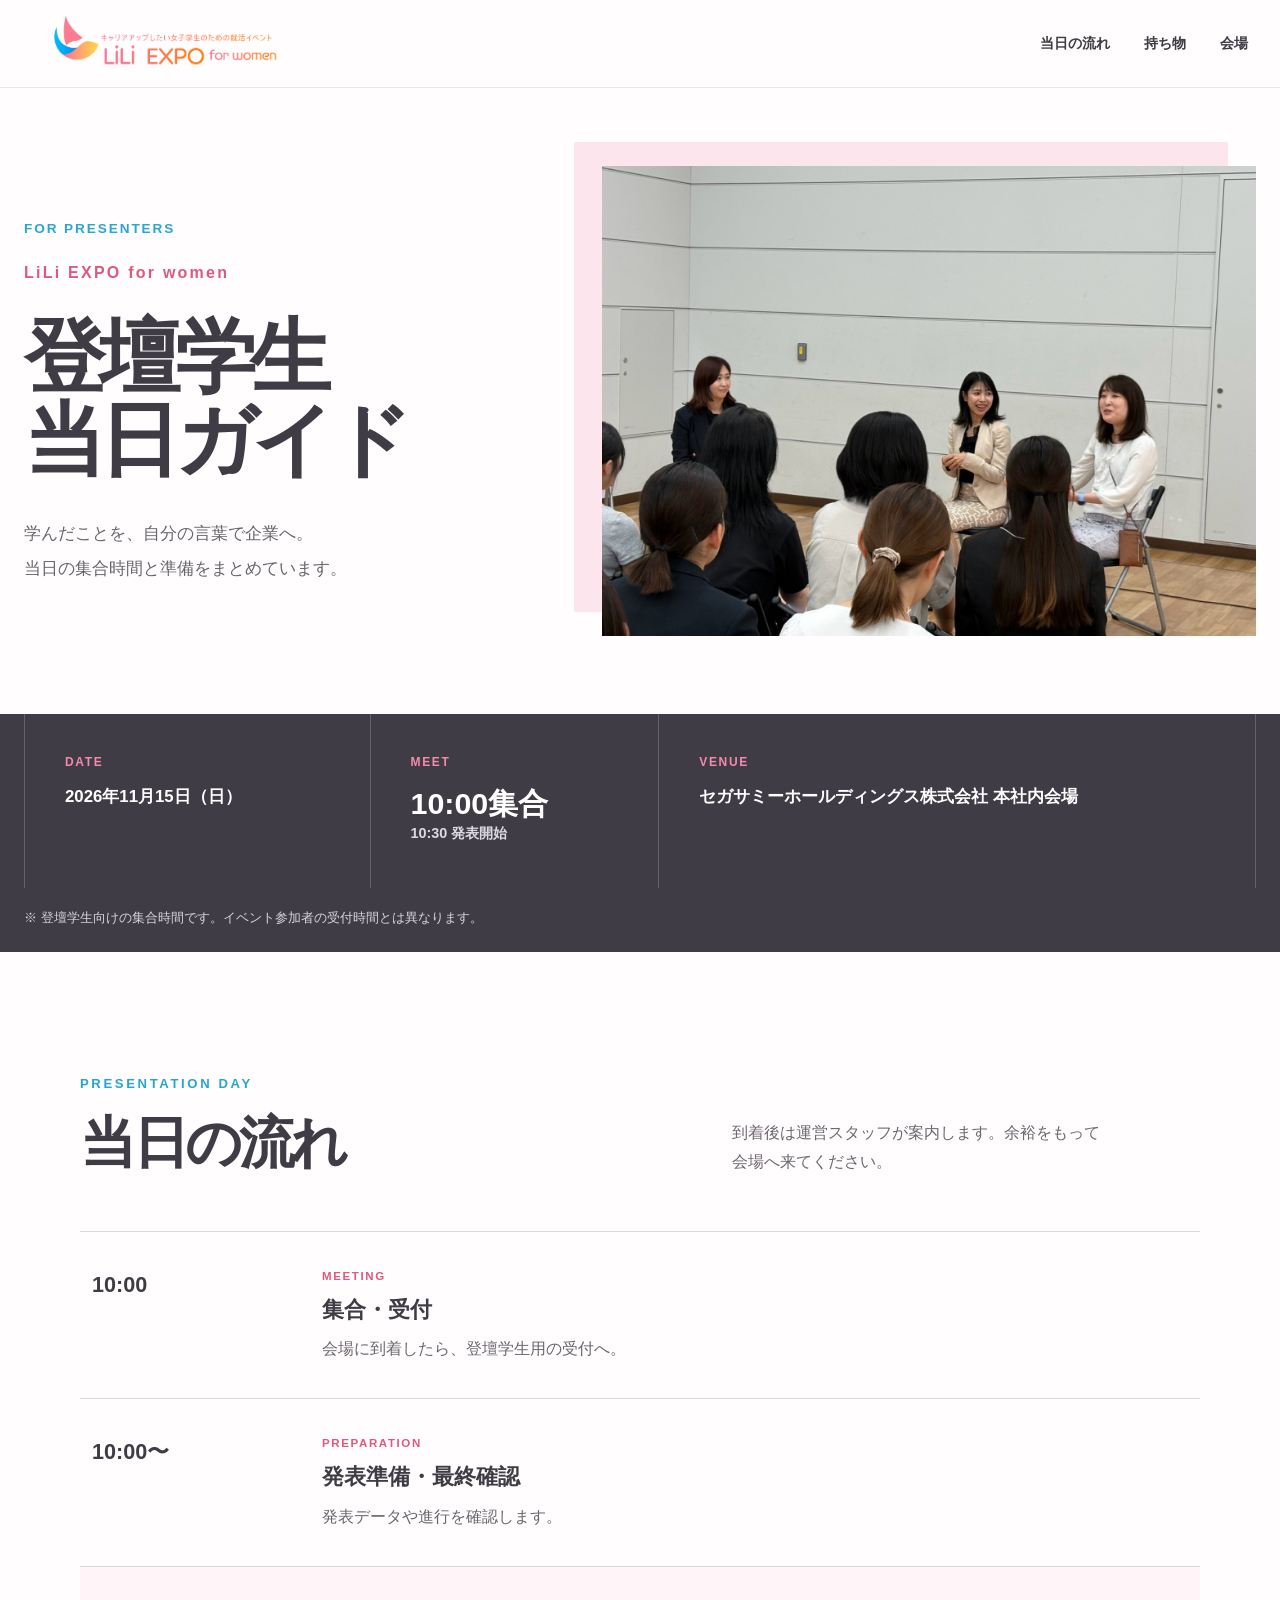
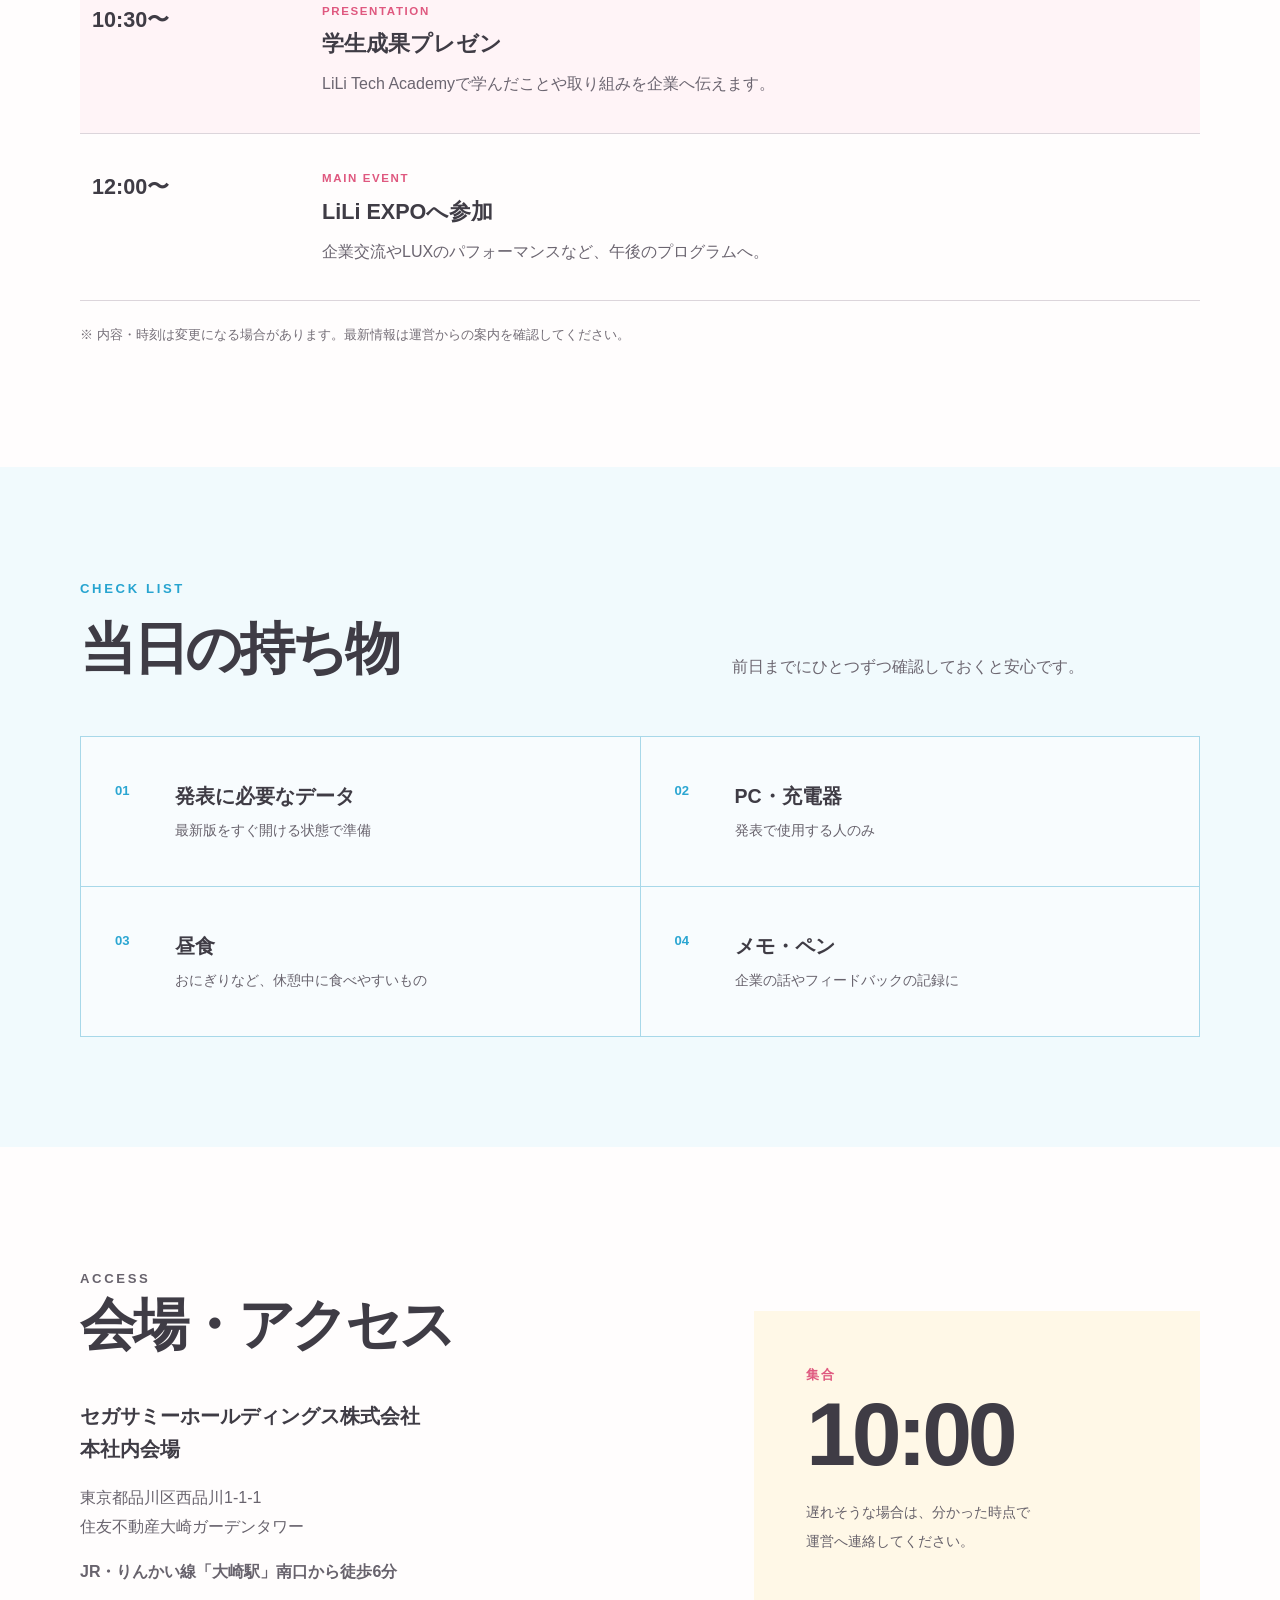
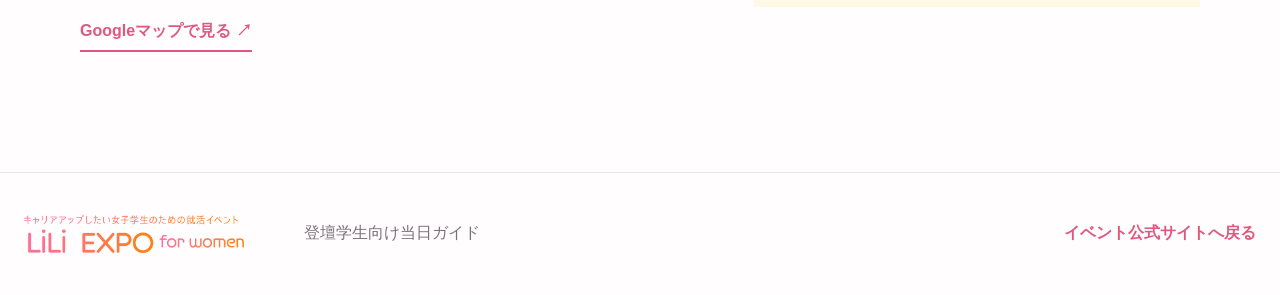
==== presenters.html @ 0f4fe9e8 "Add presenter day guide" ====
<!DOCTYPE html>
<html lang="ja">

<head>
  <meta charset="UTF-8">
  <meta name="viewport" content="width=device-width, initial-scale=1.0">
  <meta name="description" content="2026年11月15日 LiLi EXPO for women 登壇学生向け当日ガイドです。">
  <meta name="robots" content="noindex, nofollow">
  <title>登壇学生 当日ガイド｜LiLi EXPO for women</title>
  <link rel="icon" href="assets/logo_dake.png">
  <link rel="stylesheet" href="css/style.css?v=8">
  <link rel="stylesheet" href="css/presenters.css?v=1">
</head>

<body class="presenter-page">
  <header class="presenter-header">
    <a class="presenter-logo" href="index.html" aria-label="LiLi EXPO公式サイトへ戻る">
      <img src="assets/moziari%20logo.png" alt="LiLi EXPO for women">
    </a>
    <nav aria-label="ページ内メニュー">
      <a href="#schedule">当日の流れ</a>
      <a href="#belongings">持ち物</a>
      <a href="#access">会場</a>
    </nav>
  </header>

  <main>
    <section class="presenter-hero">
      <div class="presenter-hero-copy">
        <p class="presenter-eyebrow">FOR PRESENTERS</p>
        <p class="presenter-event-name">LiLi EXPO for women</p>
        <h1>登壇学生<br>当日ガイド</h1>
        <p class="presenter-lead">学んだことを、自分の言葉で企業へ。<br>当日の集合時間と準備をまとめています。</p>
      </div>
      <figure class="presenter-hero-photo">
        <img src="assets/event-scenes/tech-session.jpg?v=2" alt="笑顔で発表する学生たち">
      </figure>
    </section>

    <section class="presenter-key-info" aria-label="開催情報">
      <dl>
        <div>
          <dt>DATE</dt>
          <dd>2026年11月15日（日）</dd>
        </div>
        <div class="presenter-key-time">
          <dt>MEET</dt>
          <dd><strong>10:00集合</strong><span>10:30 発表開始</span></dd>
        </div>
        <div>
          <dt>VENUE</dt>
          <dd>セガサミーホールディングス株式会社 本社内会場</dd>
        </div>
      </dl>
      <p>※ 登壇学生向けの集合時間です。イベント参加者の受付時間とは異なります。</p>
    </section>

    <section class="presenter-section" id="schedule">
      <div class="presenter-section-heading">
        <div>
          <p class="section-label">PRESENTATION DAY</p>
          <h2>当日の流れ</h2>
        </div>
        <p>到着後は運営スタッフが案内します。余裕をもって会場へ来てください。</p>
      </div>

      <ol class="presenter-timeline">
        <li>
          <time datetime="10:00">10:00</time>
          <div>
            <p class="presenter-step">MEETING</p>
            <h3>集合・受付</h3>
            <p>会場に到着したら、登壇学生用の受付へ。</p>
          </div>
        </li>
        <li>
          <time datetime="10:00">10:00〜</time>
          <div>
            <p class="presenter-step">PREPARATION</p>
            <h3>発表準備・最終確認</h3>
            <p>発表データや進行を確認します。</p>
          </div>
        </li>
        <li class="presenter-timeline-main">
          <time datetime="10:30">10:30〜</time>
          <div>
            <p class="presenter-step">PRESENTATION</p>
            <h3>学生成果プレゼン</h3>
            <p>LiLi Tech Academyで学んだことや取り組みを企業へ伝えます。</p>
          </div>
        </li>
        <li>
          <time datetime="12:00">12:00〜</time>
          <div>
            <p class="presenter-step">MAIN EVENT</p>
            <h3>LiLi EXPOへ参加</h3>
            <p>企業交流やLUXのパフォーマンスなど、午後のプログラムへ。</p>
          </div>
        </li>
      </ol>
      <p class="presenter-note">※ 内容・時刻は変更になる場合があります。最新情報は運営からの案内を確認してください。</p>
    </section>

    <section class="presenter-section presenter-belongings" id="belongings">
      <div class="presenter-section-heading">
        <div>
          <p class="section-label">CHECK LIST</p>
          <h2>当日の持ち物</h2>
        </div>
        <p>前日までにひとつずつ確認しておくと安心です。</p>
      </div>

      <ul class="presenter-check-list">
        <li><span aria-hidden="true">01</span><strong>発表に必要なデータ</strong><small>最新版をすぐ開ける状態で準備</small></li>
        <li><span aria-hidden="true">02</span><strong>PC・充電器</strong><small>発表で使用する人のみ</small></li>
        <li><span aria-hidden="true">03</span><strong>昼食</strong><small>おにぎりなど、休憩中に食べやすいもの</small></li>
        <li><span aria-hidden="true">04</span><strong>メモ・ペン</strong><small>企業の話やフィードバックの記録に</small></li>
      </ul>
    </section>

    <section class="presenter-access" id="access">
      <div>
        <p class="section-label">ACCESS</p>
        <h2>会場・アクセス</h2>
        <h3>セガサミーホールディングス株式会社<br>本社内会場</h3>
        <p>東京都品川区西品川1-1-1<br>住友不動産大崎ガーデンタワー</p>
        <p class="presenter-station">JR・りんかい線「大崎駅」南口から徒歩6分</p>
        <a class="presenter-map-link" href="https://www.google.com/maps/search/?api=1&amp;query=%E4%BD%8F%E5%8F%8B%E4%B8%8D%E5%8B%95%E7%94%A3%E5%A4%A7%E5%B4%8E%E3%82%AC%E3%83%BC%E3%83%87%E3%83%B3%E3%82%BF%E3%83%AF%E3%83%BC" target="_blank" rel="noopener">Googleマップで見る ↗</a>
      </div>
      <div class="presenter-access-time">
        <p>集合</p>
        <strong>10:00</strong>
        <span>遅れそうな場合は、分かった時点で運営へ連絡してください。</span>
      </div>
    </section>
  </main>

  <footer class="presenter-footer">
    <img src="assets/mozi%20dake.png" alt="LiLi EXPO for women">
    <p>登壇学生向け当日ガイド</p>
    <a href="index.html">イベント公式サイトへ戻る</a>
  </footer>
</body>

</html>
---- css/style.css ----
:root {
  --ink: #403e44;
  --ink-soft: #68636d;
  --pink: #f16f91;
  --pink-dark: #d64f73;
  --pink-light: #fff0f4;
  --blue: #27a4d0;
  --blue-light: #edf9fd;
  --yellow: #f1c84d;
  --yellow-light: #fff9dc;
  --orange: #f57a28;
  --purple: #a47dce;
  --line: #efdee4;
  --white: #ffffff;
  --page: #fffdfd;
  --shadow: 0 24px 70px rgb(93 64 77 / 14%);
  --max-width: 1240px;
}


/* ==================== 基本設定 ==================== */

* {
  box-sizing: border-box;
}

html {
  scroll-behavior: smooth;
}

[hidden] {
  display: none !important;
}

body {
  margin: 0;
  overflow-x: hidden;
  background: var(--page);
  color: var(--ink);
  font-family:
    "Hiragino Kaku Gothic ProN",
    "Yu Gothic",
    "Noto Sans JP",
    sans-serif;
  line-height: 1.8;
}

body.menu-open {
  overflow: hidden;
}

img {
  display: block;
  max-width: 100%;
}

a {
  color: inherit;
  text-decoration: none;
}

button,
a {
  -webkit-tap-highlight-color: transparent;
}

button {
  font: inherit;
}

a:focus-visible,
button:focus-visible,
summary:focus-visible {
  outline: 3px solid var(--blue);
  outline-offset: 4px;
}

.nowrap {
  white-space: nowrap;
}

.mobile-break {
  display: none;
}


/* ==================== 共通パーツ ==================== */

.section {
  width: min(calc(100% - 48px), var(--max-width));
  margin: 0 auto;
  padding: 120px 0;
}

.section-label {
  margin: 0 0 14px;
  color: var(--blue);
  font-size: 0.82rem;
  font-weight: 800;
  letter-spacing: 0.2em;
}

.light-label {
  color: var(--white);
}

.section h2 {
  margin: 0;
  font-size: clamp(2.2rem, 4vw, 4.4rem);
  line-height: 1.25;
  letter-spacing: -0.04em;
}

.section-heading {
  display: grid;
  grid-template-columns: minmax(0, 1.1fr) minmax(280px, 0.7fr);
  gap: 80px;
  align-items: end;
  margin-bottom: 56px;
}

.section-heading>p {
  margin: 0;
  color: var(--ink-soft);
  font-size: 1rem;
}

.button {
  display: inline-flex;
  min-height: 58px;
  align-items: center;
  justify-content: center;
  padding: 14px 28px;
  border: 1px solid transparent;
  border-radius: 999px;
  font-weight: 800;
  line-height: 1.4;
  transition:
    transform 0.2s ease,
    box-shadow 0.2s ease,
    background 0.2s ease;
}

.button:hover {
  transform: translateY(-3px);
}

.button-primary {
  background: var(--pink);
  box-shadow: 0 14px 32px rgb(241 111 145 / 28%);
  color: var(--white);
}

.button-primary:hover {
  background: var(--pink-dark);
}

.button-outline {
  border-color: var(--line);
  background: var(--white);
}

.button-outline:hover {
  border-color: var(--pink);
  color: var(--pink-dark);
}

.button-white {
  background: var(--white);
  color: var(--pink-dark);
  box-shadow: 0 14px 35px rgb(84 26 45 / 20%);
}


/* ==================== ヘッダー ==================== */

.site-header {
  position: sticky;
  z-index: 1000;
  top: 0;
  display: flex;
  min-height: 84px;
  align-items: center;
  justify-content: space-between;
  gap: 30px;
  padding: 14px max(28px, calc((100vw - var(--max-width)) / 2));
  border-bottom: 1px solid rgb(239 222 228 / 90%);
  background: rgb(255 253 253 / 92%);
  backdrop-filter: blur(18px);
}

.header-logo {
  display: block;
  flex: 0 0 auto;
  width: clamp(190px, 17vw, 260px);
}

.header-logo img {
  width: 100%;
  height: 54px;
  object-fit: contain;
  object-position: left center;
}

.global-nav {
  display: flex;
  align-items: center;
  gap: clamp(16px, 2vw, 32px);
}

.global-nav>a {
  font-size: 0.9rem;
  font-weight: 700;
  white-space: nowrap;
}

.global-nav>a:not(.nav-entry):hover {
  color: var(--pink-dark);
}

.nav-entry {
  padding: 12px 20px;
  border-radius: 999px;
  background: var(--pink);
  color: var(--white);
}

.menu-button {
  display: none;
  width: 48px;
  height: 48px;
  padding: 12px;
  border: 0;
  border-radius: 50%;
  background: var(--pink-light);
  cursor: pointer;
}

.menu-button span {
  display: block;
  width: 100%;
  height: 2px;
  margin: 5px 0;
  background: var(--ink);
  transition: 0.2s ease;
}


/* ==================== ファーストビュー ==================== */

.hero {
  position: relative;
  display: grid;
  width: min(calc(100% - 48px), 1380px);
  min-height: calc(100vh - 84px);
  margin: 0 auto;
  grid-template-columns: minmax(500px, 1fr) minmax(480px, 1fr);
  gap: clamp(32px, 4vw, 70px);
  align-items: center;
  padding: 80px 0;
}

.hero-copy {
  position: relative;
  z-index: 3;
}

.eyebrow {
  margin: 0 0 26px;
  color: var(--blue);
  font-size: 0.95rem;
  font-weight: 800;
  letter-spacing: 0.23em;
}

.hero-name {
  margin: 0 0 14px;
  font-size: clamp(1.4rem, 2.5vw, 2.2rem);
  font-weight: 900;
  letter-spacing: -0.03em;
}

.hero-name span {
  color: var(--pink);
  font-size: 0.6em;
  font-weight: 600;
}

.hero h1 {
  margin: 0;
  font-size: clamp(3.4rem, 5.2vw, 6.2rem);
  line-height: 1.08;
  letter-spacing: -0.065em;
}

.hero-title-line {
  display: inline-block;
  white-space: nowrap;
}

.hero h1 em {
  color: var(--pink-dark);
  font-style: normal;
}

.hero-description {
  max-width: 650px;
  margin: 38px 0 0;
  color: var(--ink-soft);
  font-size: clamp(1rem, 1.35vw, 1.25rem);
  line-height: 2;
}

.hero-actions {
  display: flex;
  flex-wrap: wrap;
  gap: 14px;
  margin-top: 38px;
}

.capacity-label {
  display: inline-block;
  margin: 24px 0 0;
  padding: 7px 16px;
  border-radius: 999px;
  background: var(--yellow-light);
  color: #805d00;
  font-weight: 900;
}

.hero-highlights {
  display: flex;
  flex-wrap: wrap;
  gap: 10px;
  margin: 15px 0 0;
  padding: 0;
  list-style: none;
}

.hero-highlights li {
  padding: 7px 13px;
  border: 1px solid #bce6f3;
  border-radius: 999px;
  background: var(--white);
  color: #1589b3;
  font-size: 0.86rem;
  font-weight: 800;
}

.hero-visual {
  position: relative;
  display: flex;
  min-width: 0;
  min-height: 700px;
  align-items: center;
  justify-content: center;
}

.hero-card {
  position: relative;
  z-index: 2;
  display: flex;
  width: min(100%, 660px);
  min-height: 650px;
  flex-direction: column;
  align-items: center;
  justify-content: space-between;
  padding: 52px 50px;
  overflow: hidden;
  border-radius: 42% 42% 35% 35% / 26% 26% 20% 20%;
  background:
    linear-gradient(145deg,
      rgb(255 255 255 / 96%),
      rgb(255 255 255 / 86%));
  box-shadow: var(--shadow);
  transform: rotate(1.5deg);
}

.hero-card-top,
.hero-card-bottom {
  position: relative;
  z-index: 2;
  margin: 0;
  font-size: 0.84rem;
  font-weight: 900;
  letter-spacing: 0.26em;
}

.hero-card-top {
  color: var(--blue);
}

.hero-card-bottom {
  color: var(--purple);
}

.hero-card-brand {
  position: relative;
  z-index: 2;
  display: flex;
  width: 100%;
  flex-direction: column;
  align-items: center;
  justify-content: center;
  gap: 32px;
  transform: rotate(-1.5deg);
}

.hero-card-mark {
  width: clamp(105px, 11vw, 155px);
  height: auto;
  object-fit: contain;
}

.hero-card-wordmark {
  width: min(92%, 520px);
  height: auto;
  object-fit: contain;
}

.orb {
  position: absolute;
  z-index: 1;
  border-radius: 50%;
  filter: blur(3px);
}

.orb-pink {
  top: 5%;
  right: -14%;
  width: 310px;
  height: 310px;
  background: rgb(255 181 204 / 78%);
}

.orb-blue {
  bottom: 3%;
  left: -16%;
  width: 390px;
  height: 390px;
  background: rgb(166 224 244 / 80%);
}

.orb-yellow {
  bottom: 23%;
  left: -19%;
  width: 190px;
  height: 190px;
  background: rgb(249 224 139 / 72%);
}

.spark {
  position: absolute;
  z-index: 3;
  font-size: 3rem;
}

.spark-left {
  top: 22%;
  left: -2%;
  color: var(--purple);
}

.spark-right {
  right: 1%;
  bottom: 15%;
  color: var(--pink);
}


/* ==================== 開催情報 ==================== */

.event-information {
  display: grid;
  border-top: 1px solid var(--line);
  border-bottom: 1px solid var(--line);
  grid-template-columns: repeat(3, 1fr);
}

.event-information>div {
  display: flex;
  min-height: 150px;
  flex-direction: column;
  align-items: center;
  justify-content: center;
  padding: 24px;
  text-align: center;
}

.event-information>div+div {
  border-left: 1px solid var(--line);
}

.event-information span {
  color: var(--blue);
  font-size: 0.77rem;
  font-weight: 900;
  letter-spacing: 0.22em;
}

.event-information strong {
  margin-top: 8px;
  font-size: clamp(1.05rem, 2vw, 1.5rem);
}


/* ==================== 参加案内 ==================== */

.limited-section {
  display: grid;
  width: min(calc(100% - 48px), var(--max-width));
  margin: 110px auto 0;
  grid-template-columns: 320px 1fr;
  gap: 70px;
  align-items: center;
  padding: 60px;
  border: 1px solid #f6d4df;
  border-radius: 42px;
  background:
    linear-gradient(135deg,
      var(--pink-light),
      var(--white) 60%,
      var(--yellow-light));
}

.limited-number {
  display: flex;
  min-height: 260px;
  flex-direction: column;
  align-items: center;
  justify-content: center;
  border-radius: 50%;
  background: var(--white);
  box-shadow: 0 20px 50px rgb(142 78 98 / 12%);
}

.limited-number span {
  color: var(--blue);
  font-size: 0.8rem;
  font-weight: 900;
  letter-spacing: 0.22em;
}

.limited-number strong {
  color: var(--pink-dark);
  font-size: 6.5rem;
  line-height: 1;
}

.limited-number small {
  font-size: 1.05rem;
  font-weight: 900;
}

.limited-copy>p:first-child {
  margin: 0 0 14px;
  color: var(--pink-dark);
  font-weight: 900;
}

.limited-copy h2 {
  margin: 0;
  font-size: clamp(2rem, 3.5vw, 3.8rem);
  line-height: 1.35;
}

.limited-copy>p:last-child {
  max-width: 680px;
  margin: 25px 0 0;
  color: var(--ink-soft);
}


/* ==================== 友達紹介 ==================== */

.campaign-section {
  display: grid;
  width: min(calc(100% - 48px), var(--max-width));
  margin: 80px auto 0;
  grid-template-columns: 1fr 0.75fr;
  gap: 60px;
  align-items: center;
  padding: 55px 65px;
  border-radius: 36px;
  background:
    linear-gradient(135deg,
      var(--pink-dark),
      var(--pink),
      #ff9379);
  color: var(--white);
  box-shadow: var(--shadow);
}

.campaign-section h2 {
  margin: 0;
  font-size: clamp(1.8rem, 3.5vw, 3.6rem);
  line-height: 1.35;
}

.campaign-section>p {
  margin: 0;
  padding: 22px;
  border: 1px solid rgb(255 255 255 / 36%);
  border-radius: 20px;
  background: rgb(255 255 255 / 12%);
}


/* ==================== LiLi EXPOとは ==================== */

.about-section {
  display: grid;
  grid-template-columns: 0.8fr 1.2fr;
  gap: 90px;
}

.about-copy p {
  margin: 0 0 24px;
  color: var(--ink-soft);
}

.about-copy .about-lead {
  color: var(--ink);
  font-size: clamp(1.35rem, 2.3vw, 2.15rem);
  font-weight: 900;
  line-height: 1.7;
}

.target-box {
  margin-top: 36px;
  padding: 25px 28px;
  border-left: 5px solid var(--blue);
  border-radius: 0 20px 20px 0;
  background: var(--blue-light);
}

.target-box span {
  color: var(--blue);
  font-size: 0.78rem;
  font-weight: 900;
  letter-spacing: 0.2em;
}

.target-box p {
  margin: 8px 0 0;
  color: var(--ink);
  font-weight: 800;
}

.value-grid {
  display: grid;
  grid-column: 1 / -1;
  grid-template-columns: repeat(3, 1fr);
  gap: 22px;
  margin-top: 25px;
}

.value-card {
  min-height: 320px;
  padding: 38px;
  border: 1px solid var(--line);
  border-radius: 30px;
}

.value-card>span {
  font-size: 0.74rem;
  font-weight: 900;
  letter-spacing: 0.15em;
}

.value-card h3 {
  margin: 75px 0 14px;
  font-size: 1.55rem;
  line-height: 1.5;
}

.value-card p {
  margin: 0;
  color: var(--ink-soft);
}

.value-pink {
  background: var(--pink-light);
}

.value-pink>span {
  color: var(--pink-dark);
}

.value-blue {
  background: var(--blue-light);
}

.value-blue>span {
  color: var(--blue);
}

.value-yellow {
  background: var(--yellow-light);
}

.value-yellow>span {
  color: #9a7600;
}


/* ==================== 3つの体験 ==================== */

.experience-section {
  width: 100%;
  max-width: none;
  padding-right: max(24px, calc((100vw - var(--max-width)) / 2));
  padding-left: max(24px, calc((100vw - var(--max-width)) / 2));
  background: #fff8fa;
}

.experience-grid {
  display: grid;
  grid-template-columns: repeat(3, 1fr);
  gap: 22px;
}

.experience-card {
  position: relative;
  min-height: 520px;
  padding: 45px 38px;
  overflow: hidden;
  border: 1px solid var(--line);
  border-radius: 34px;
  background: var(--white);
}

.experience-number {
  position: absolute;
  top: 14px;
  right: 24px;
  color: rgb(64 62 68 / 8%);
  font-size: 7rem;
  font-weight: 900;
  line-height: 1;
}

.experience-english {
  position: relative;
  z-index: 1;
  margin: 0;
  color: var(--blue);
  font-size: 0.7rem;
  font-weight: 900;
  letter-spacing: 0.12em;
}

.experience-card h3 {
  position: relative;
  z-index: 1;
  margin: 90px 0 24px;
  font-size: clamp(1.75rem, 2.6vw, 3rem);
  line-height: 1.35;
  letter-spacing: -0.04em;
  white-space: nowrap;
  word-break: keep-all;
}

.experience-card>p:not(.experience-english) {
  position: relative;
  z-index: 1;
  color: var(--ink-soft);
}

.experience-card ul {
  position: relative;
  z-index: 1;
  margin: 30px 0 0;
  padding: 0;
  list-style: none;
}

.experience-card li {
  padding: 10px 0;
  border-top: 1px solid rgb(64 62 68 / 10%);
  font-weight: 700;
}

.experience-card li::before {
  margin-right: 9px;
  color: var(--pink);
  content: "●";
  font-size: 0.55rem;
}

.experience-pink {
  background: var(--pink-light);
}

.experience-blue {
  background: var(--blue-light);
}

.experience-yellow {
  background: var(--yellow-light);
}


/* ==================== 聞いてOK ==================== */

.talk-section {
  display: grid;
  grid-template-columns: 0.75fr 1.25fr;
  gap: 90px;
}

.talk-title h2 {
  color: var(--ink);
}

.talk-title h2 .nowrap {
  color: var(--pink-dark);
}

.talk-title>p:last-child {
  margin: 30px 0 0;
  color: var(--ink-soft);
}

.question-grid {
  display: grid;
  grid-template-columns: repeat(2, 1fr);
  gap: 16px;
}

.question-grid p {
  display: flex;
  min-height: 145px;
  align-items: center;
  margin: 0;
  padding: 27px;
  border: 1px solid var(--line);
  border-radius: 25px;
  background: var(--white);
  font-size: 1.05rem;
  font-weight: 800;
  box-shadow: 0 15px 35px rgb(91 61 74 / 7%);
}

.question-grid p::before {
  margin-right: 15px;
  color: var(--pink);
  content: "Q";
  font-size: 1.7rem;
  font-weight: 900;
}


/* ==================== 話せる人 ==================== */

.people-section {
  width: 100%;
  max-width: none;
  padding-right: max(24px, calc((100vw - var(--max-width)) / 2));
  padding-left: max(24px, calc((100vw - var(--max-width)) / 2));
  background:
    linear-gradient(150deg,
      var(--blue-light),
      var(--white));
}

.speaker-grid {
  display: grid;
  grid-template-columns: repeat(3, 1fr);
  gap: 24px;
}

.profile-note {
  margin: -20px 0 32px;
  padding: 13px 18px;
  border-radius: 14px;
  background: rgb(255 255 255 / 72%);
  color: var(--ink-soft);
  font-size: 0.78rem;
}

.speaker-card {
  display: flex;
  min-height: 500px;
  flex-direction: column;
  overflow: hidden;
  border: 1px solid #cfeaf3;
  border-radius: 30px;
  background: var(--white);
}

.speaker-symbol {
  display: grid;
  width: 82px;
  height: 82px;
  align-items: center;
  justify-content: center;
  margin: 30px 30px 0;
  border-radius: 50%;
  background:
    linear-gradient(145deg,
      var(--pink-light),
      var(--blue-light));
  color: var(--pink-dark);
  font-size: 2.2rem;
  font-weight: 900;
}

.speaker-body {
  padding: 22px 30px 32px;
}

.speaker-type {
  margin: 0;
  color: var(--blue);
  font-size: 0.72rem;
  font-weight: 900;
  letter-spacing: 0.15em;
}

.speaker-body h3 {
  margin: 10px 0 4px;
  font-size: 1.65rem;
  line-height: 1.45;
}

.speaker-role,
.speaker-description,
.speaker-talk {
  margin: 0;
  color: var(--ink-soft);
}

.speaker-role {
  font-size: 0.78rem;
  font-weight: 800;
}

.career-path {
  display: grid;
  gap: 0;
  margin: 24px 0;
  padding: 0;
  list-style: none;
}

.career-path li {
  position: relative;
  display: grid;
  min-height: 43px;
  grid-template-columns: 32px 1fr;
  gap: 10px;
  align-items: center;
}

.career-path li:not(:last-child)::after {
  position: absolute;
  bottom: -5px;
  left: 14px;
  width: 1px;
  height: 15px;
  background: #e0cbd2;
  content: "";
}

.career-path span {
  display: grid;
  width: 29px;
  height: 29px;
  place-items: center;
  border-radius: 50%;
  background: var(--pink-light);
  color: var(--pink-dark);
  font-size: 0.68rem;
  font-weight: 900;
}

.career-path strong {
  font-size: 0.82rem;
}

.speaker-description,
.speaker-talk {
  margin-top: 14px;
  font-size: 0.82rem;
  line-height: 1.8;
}

.speaker-description strong,
.speaker-talk strong {
  display: block;
  margin-bottom: 4px;
  color: var(--ink);
  font-size: 0.74rem;
}


/* ==================== 参加企業 ==================== */

.company-grid {
  display: grid;
  grid-template-columns: repeat(3, 1fr);
  gap: 18px;
}

.companies-introduction {
  max-width: 600px;
}

.company-card {
  display: flex;
  min-height: 255px;
  flex-direction: column;
  padding: 30px;
  border: 1px solid var(--line);
  border-radius: 26px;
  background: var(--white);
  transition:
    transform 0.2s ease,
    box-shadow 0.2s ease;
}

.company-card:hover {
  transform: translateY(-5px);
  box-shadow: 0 18px 40px rgb(92 61 74 / 10%);
}

.company-meta {
  display: flex;
  align-items: center;
  justify-content: space-between;
  gap: 12px;
}

.booth-label,
.industry-label {
  font-size: 0.72rem;
  font-weight: 900;
}

.booth-label {
  color: var(--pink-dark);
}

.industry-label {
  padding: 5px 9px;
  border-radius: 999px;
  background: var(--blue-light);
  color: var(--blue);
}

.company-card h3 {
  margin: 52px 0 12px;
  font-size: 1.25rem;
  line-height: 1.55;
}

.company-link:hover {
  color: var(--pink-dark);
}

.company-card p {
  margin: auto 0 0;
  color: var(--ink-soft);
  font-size: 0.9rem;
}

.company-point span {
  display: block;
  margin-bottom: 5px;
  color: var(--ink);
  font-size: 0.72rem;
  font-weight: 900;
}


/* ==================== イベントチラシ ==================== */

.flyer-section {
  width: 100%;
  max-width: none;
  padding-right: max(24px, calc((100vw - var(--max-width)) / 2));
  padding-left: max(24px, calc((100vw - var(--max-width)) / 2));
  background:
    linear-gradient(140deg,
      var(--pink-light),
      var(--white) 55%,
      var(--blue-light));
}

.flyer-heading {
  display: grid;
  grid-template-columns: minmax(0, 1.1fr) minmax(300px, 0.9fr);
  gap: 70px;
  align-items: end;
  margin-bottom: 52px;
}

.flyer-copy h2 {
  margin-bottom: 0;
}

.flyer-description>p {
  margin: 0 0 24px;
  color: var(--ink-soft);
}

.flyer-grid {
  display: grid;
  grid-template-columns: repeat(2, minmax(0, 1fr));
  gap: 28px;
}

.flyer-grid-single {
  grid-template-columns: minmax(0, 680px);
  justify-content: center;
}

.flyer-side {
  padding: 24px;
  border: 1px solid rgb(211 151 167 / 28%);
  border-radius: 30px;
  background: rgb(255 255 255 / 62%);
}

.flyer-side-label {
  display: flex;
  align-items: center;
  justify-content: space-between;
  margin-bottom: 18px;
}

.flyer-side-label span {
  color: var(--pink-dark);
  font-size: 0.72rem;
  font-weight: 900;
  letter-spacing: 0.18em;
}

.flyer-side-label strong {
  font-size: 1rem;
}

.flyer-preview {
  display: grid;
  place-items: center;
}

.flyer-preview>img {
  display: block;
  width: 100%;
  height: auto;
  border-radius: 20px;
  box-shadow: 0 28px 70px rgb(77 65 72 / 18%);
}

.lux-program-cell {
  display: grid;
  grid-template-columns: minmax(0, 1fr) 280px;
  align-items: center;
  gap: 24px;
}

.lux-program-copy {
  min-width: 0;
}

.lux-program-copy > span,
.lux-program-copy > strong,
.lux-program-copy > small {
  display: block;
}

.lux-program-media {
  position: relative;
  overflow: hidden;
  width: 280px;
  margin: 0;
  border-radius: 18px;
  background: #111c35;
}

.lux-team-photo {
  display: block;
  width: 100%;
  aspect-ratio: 4 / 3;
  object-fit: cover;
  object-position: center 68%;
}

.lux-program-logo {
  position: absolute;
  right: 10px;
  bottom: 10px;
  display: block;
  width: 86px;
  height: 54px;
  padding: 5px;
  object-fit: contain;
  border-radius: 8px;
  background: #fff;
}

.flyer-placeholder {
  display: flex;
  width: 100%;
  aspect-ratio: 0.707;
  flex-direction: column;
  align-items: center;
  justify-content: center;
  padding: 38px;
  border: 1px dashed #d991a2;
  border-radius: 22px;
  background:
    repeating-linear-gradient(-45deg,
      rgb(255 255 255 / 75%) 0 14px,
      rgb(255 240 245 / 75%) 14px 28px);
  text-align: center;
}

.flyer-placeholder span {
  color: var(--pink-dark);
  font-size: 0.72rem;
  font-weight: 900;
  letter-spacing: 0.22em;
}

.flyer-placeholder strong {
  margin: 20px 0 10px;
  font-size: clamp(1.8rem, 3vw, 2.7rem);
}

.flyer-placeholder p {
  color: var(--ink-soft);
}

.flyer-status {
  display: inline-flex;
  padding: 12px 17px;
  border-radius: 999px;
  background: var(--white);
  color: var(--pink-dark);
  font-size: 0.8rem;
  font-weight: 900;
  box-shadow: 0 10px 25px rgb(92 61 74 / 8%);
}

.flyer-link {
  margin-top: 10px;
}


/* ==================== 過去イベント写真 ==================== */

.event-scenes-section {
  overflow: hidden;
  padding: clamp(74px, 9vw, 130px) 0;
  background: var(--white);
}

.event-scenes-heading {
  width: min(var(--max-width), calc(100% - 48px));
  margin: 0 auto 38px;
}

.event-scenes-heading-row {
  display: flex;
  gap: 48px;
  align-items: end;
  justify-content: space-between;
}

.event-scenes-heading h2 {
  margin: 10px 0 0;
  font-size: clamp(2.35rem, 4.8vw, 4.8rem);
  line-height: 1.08;
  letter-spacing: -.055em;
}

.event-scenes-heading-row > p {
  max-width: 470px;
  margin: 0 0 8px;
  color: var(--ink-soft);
  line-height: 1.9;
}

.event-scenes-track {
  display: grid;
  grid-auto-columns: min(620px, 62vw);
  grid-auto-flow: column;
  gap: 18px;
  overflow-x: auto;
  padding: 0 max(24px, calc((100vw - var(--max-width)) / 2)) 16px;
  scroll-padding-left: max(24px, calc((100vw - var(--max-width)) / 2));
  scroll-snap-type: x proximity;
  scrollbar-color: var(--pink) #f3edf0;
  scrollbar-width: thin;
}

.event-scenes-track:focus-visible {
  outline: 3px solid rgba(46, 171, 217, .4);
  outline-offset: -3px;
}

.event-scene {
  aspect-ratio: 4 / 3;
  margin: 0;
  overflow: hidden;
  border-radius: 12px;
  background: #f5f2f3;
  scroll-snap-align: start;
}

.event-scene img {
  width: 100%;
  height: 100%;
  object-fit: cover;
}

.event-scenes-hint {
  width: min(var(--max-width), calc(100% - 48px));
  margin: 12px auto 0;
  color: var(--pink-dark);
  font-size: .78rem;
  font-weight: 800;
  letter-spacing: .06em;
  text-align: right;
}

@media (max-width: 760px) {
  .event-scenes-heading {
    width: calc(100% - 40px);
    margin-bottom: 26px;
  }

  .event-scenes-heading-row {
    display: block;
  }

  .event-scenes-heading h2 {
    font-size: clamp(2.2rem, 11vw, 3.2rem);
  }

  .event-scenes-heading-row > p {
    margin-top: 22px;
    line-height: 1.8;
  }

  .event-scenes-heading-row br {
    display: none;
  }

  .event-scenes-track {
    grid-auto-columns: 84vw;
    gap: 12px;
    padding-right: 20px;
    padding-left: 20px;
    scroll-padding-left: 20px;
  }

  .event-scenes-hint {
    width: calc(100% - 40px);
  }
}


/* ==================== スケジュール ==================== */

.schedule-section {
  width: 100%;
  max-width: none;
  padding-right: max(24px, calc((100vw - var(--max-width)) / 2));
  padding-left: max(24px, calc((100vw - var(--max-width)) / 2));
  background: #fff9ef;
}

.program-card {
  display: grid;
  grid-template-columns: 0.75fr 1.25fr;
  gap: 55px;
  margin-top: 22px;
  padding: 45px;
  border: 1px solid #f1dfb1;
  border-radius: 28px;
  background: var(--white);
}

.main-program {
  background:
    linear-gradient(135deg,
      var(--pink-light),
      var(--white));
}

.program-label {
  margin: 0;
  color: var(--blue);
  font-size: 0.72rem;
  font-weight: 900;
  letter-spacing: 0.15em;
}

.program-card h3 {
  margin: 12px 0;
  font-size: 2rem;
}

.program-card p {
  color: var(--ink-soft);
}

.program-card ul {
  margin: 0;
  padding: 0;
  list-style: none;
}

.program-card li {
  padding: 13px 0;
  border-bottom: 1px solid var(--line);
  font-weight: 700;
}

.program-card li::before {
  margin-right: 10px;
  color: var(--pink);
  content: "✓";
}

.seminar-list,
.roundtable-list {
  display: grid;
  gap: 12px;
}

.seminar-item,
.roundtable-item {
  display: grid;
  grid-template-columns: 120px 1fr;
  gap: 18px;
  padding: 20px;
  border-radius: 18px;
  background: #faf8f8;
}

.seminar-item time,
.roundtable-item span {
  color: var(--pink-dark);
  font-size: 0.82rem;
  font-weight: 900;
}

.seminar-item strong,
.roundtable-item strong {
  display: block;
}

.seminar-item small {
  display: block;
  margin-top: 4px;
  color: var(--ink-soft);
}



/* ==================== FAQ ==================== */

.faq-section {
  display: grid;
  grid-template-columns: 0.65fr 1.35fr;
  gap: 90px;
}

.faq-title>p:last-child {
  color: var(--ink-soft);
}

.faq-list details {
  border-bottom: 1px solid var(--line);
}

.faq-list summary {
  position: relative;
  padding: 25px 55px 25px 0;
  cursor: pointer;
  font-size: 1.05rem;
  font-weight: 900;
  list-style: none;
}

.faq-list summary::-webkit-details-marker {
  display: none;
}

.faq-list summary::after {
  position: absolute;
  top: 23px;
  right: 8px;
  width: 32px;
  height: 32px;
  border-radius: 50%;
  background: var(--pink-light);
  color: var(--pink-dark);
  content: "＋";
  line-height: 32px;
  text-align: center;
}

.faq-list details[open] summary::after {
  content: "－";
}

.faq-list details>p {
  margin: 0;
  padding: 0 50px 28px 0;
  color: var(--ink-soft);
}

/* ==================== アクセス ==================== */

.access-section {
  display: grid;
  grid-template-columns: minmax(0, 1.2fr) minmax(420px, 0.8fr);
  gap: 55px;
  align-items: stretch;
}

.access-copy>p:not(.section-label) {
  margin: 28px 0 0;
  color: var(--ink-soft);
  line-height: 2;
}

.access-copy dl {
  margin: 40px 0 0;
}

.access-copy dl>div {
  display: grid;
  grid-template-columns: 90px minmax(0, 1fr);
  gap: 20px;
  padding: 19px 0;
  border-bottom: 1px solid var(--line);
}

.access-copy dt {
  color: var(--blue);
  font-weight: 900;
}

.access-copy dd {
  min-width: 0;
  margin: 0;
  color: var(--ink);
  font-weight: 700;
}

#accessAddress {
  line-height: 1.8;
}

.access-map-card {
  position: relative;
  min-height: 440px;
  overflow: hidden;
  border: 1px solid var(--line);
  border-radius: 36px;
  background: var(--blue-light);
  box-shadow: var(--shadow);
}

.google-map {
  display: block;
  width: 100%;
  height: 100%;
  min-height: 440px;
  border: 0;
}

.access-map-link {
  position: absolute;
  right: 20px;
  bottom: 20px;
  padding: 12px 20px;
  border-radius: 999px;
  background: var(--white);
  box-shadow: 0 10px 28px rgb(58 51 56 / 15%);
  color: var(--blue);
  font-weight: 900;
}

.access-map-link:hover {
  color: var(--pink-dark);
  transform: translateY(-2px);
}

@media (max-width: 900px) {
  .access-section {
    grid-template-columns: 1fr;
    gap: 45px;
  }

  .access-map-card,
  .google-map {
    min-height: 380px;
  }
}

@media (max-width: 560px) {
  .access-copy dl>div {
    grid-template-columns: 1fr;
    gap: 5px;
  }

  .access-map-card,
  .google-map {
    min-height: 340px;
  }

  .access-map-card {
    border-radius: 24px;
  }

  .access-map-link {
    right: 14px;
    bottom: 14px;
    padding: 10px 16px;
    font-size: 0.85rem;
  }
}

/* ==================== LiLi Career ==================== */

.career-section {
  width: 100%;
  max-width: none;
  padding-right: max(24px, calc((100vw - var(--max-width)) / 2));
  padding-left: max(24px, calc((100vw - var(--max-width)) / 2));
  background:
    linear-gradient(145deg,
      var(--pink-light),
      var(--white) 55%,
      var(--blue-light));
}

.career-introduction {
  max-width: 920px;
}

.career-introduction>p:last-child {
  max-width: 760px;
  margin-top: 30px;
  color: var(--ink-soft);
  font-size: 1.05rem;
}

.career-feature-grid {
  display: grid;
  grid-template-columns: repeat(3, 1fr);
  gap: 20px;
  margin-top: 55px;
}

.career-feature-card {
  min-height: 280px;
  padding: 35px;
  border: 1px solid var(--line);
  border-radius: 28px;
  background: rgb(255 255 255 / 84%);
}

.career-feature-card span {
  color: var(--pink);
  font-size: 3.4rem;
  font-weight: 900;
  line-height: 1;
}

.career-feature-card h3 {
  margin: 65px 0 0;
  font-size: 1.25rem;
  line-height: 1.65;
}

.women-message {
  margin-top: 70px;
  padding: 55px;
  border-radius: 32px;
  background: var(--white);
}

.women-message h2 {
  font-size: clamp(2rem, 3vw, 3.2rem);
}

.women-message>p:last-child {
  max-width: 820px;
  margin: 25px 0 0;
  color: var(--ink-soft);
}


/* ==================== 会社概要・SNS ==================== */

.organization-grid {
  display: grid;
  grid-template-columns: 1.2fr 0.8fr;
  gap: 25px;
}

.organization-card,
.social-card {
  padding: 45px;
  border: 1px solid var(--line);
  border-radius: 30px;
  background: var(--white);
}

.organization-card h3,
.social-card h3 {
  margin: 0 0 25px;
  font-size: 1.8rem;
}

.organization-card dl {
  margin: 0;
}

.organization-card dl>div {
  display: grid;
  grid-template-columns: 130px 1fr;
  gap: 20px;
  padding: 16px 0;
  border-bottom: 1px solid var(--line);
}

.organization-card dt {
  color: var(--ink-soft);
  font-weight: 800;
}

.organization-card dd {
  margin: 0;
  font-weight: 700;
}

.organization-card a[href] {
  color: var(--blue);
  text-decoration: underline;
}

.social-card {
  background:
    linear-gradient(145deg,
      var(--blue-light),
      var(--white));
}

.social-links {
  display: grid;
  gap: 10px;
  margin: 30px 0;
}

.social-link {
  display: flex;
  min-height: 55px;
  align-items: center;
  justify-content: space-between;
  padding: 12px 18px;
  border-radius: 14px;
  background: var(--white);
  font-weight: 900;
}

.social-link[href]:hover {
  color: var(--pink-dark);
}

.social-link.is-pending {
  color: var(--ink-soft);
}

.social-link small {
  font-size: 0.7rem;
}


/* ==================== 参加予約 ==================== */

.entry-section {
  display: flex;
  min-height: 650px;
  flex-direction: column;
  align-items: center;
  justify-content: center;
  padding: 100px 24px;
  background:
    radial-gradient(circle at 12% 20%,
      rgb(255 255 255 / 15%),
      transparent 15%),
    linear-gradient(135deg,
      var(--pink-dark),
      var(--pink),
      #fa8a78);
  color: var(--white);
  text-align: center;
}

.entry-label {
  margin: 0;
  font-size: 0.85rem;
  font-weight: 900;
  letter-spacing: 0.25em;
}

.entry-section h2 {
  margin: 25px 0;
  font-size: clamp(2.8rem, 6vw, 6rem);
  line-height: 1.2;
  letter-spacing: -0.05em;
}

.entry-capacity {
  font-size: 1.25rem;
}

.entry-benefits {
  display: flex;
  flex-wrap: wrap;
  justify-content: center;
  gap: 10px;
  margin: 24px 0;
  padding: 0;
  list-style: none;
}

.entry-benefits li {
  padding: 8px 15px;
  border: 1px solid rgb(255 255 255 / 55%);
  border-radius: 999px;
  background: rgb(255 255 255 / 12%);
  font-weight: 800;
}

.entry-section>p:not(.entry-label) {
  margin: 0 0 25px;
}

.entry-section .button {
  min-width: 280px;
}


/* ==================== フッター ==================== */

.site-footer {
  display: flex;
  min-height: 190px;
  align-items: center;
  justify-content: space-between;
  gap: 40px;
  padding:
    45px max(24px, calc((100vw - var(--max-width)) / 2));
  background: #343238;
  color: var(--white);
}

.site-footer>img {
  width: 220px;
  max-height: 65px;
  object-fit: contain;
  object-position: left center;
}

.site-footer nav {
  display: flex;
  flex-wrap: wrap;
  justify-content: center;
  gap: 20px;
}

.site-footer nav a {
  color: rgb(255 255 255 / 75%);
  font-size: 0.85rem;
}

.site-footer nav a:hover {
  color: var(--white);
}

.site-footer>p {
  color: rgb(255 255 255 / 65%);
  font-size: 0.8rem;
  white-space: nowrap;
}


/* ==================== タブレット ==================== */

@media (max-width: 1050px) {

  .global-nav {
    gap: 14px;
  }

  .global-nav>a:not(.nav-entry) {
    display: none;
  }

  .hero {
    grid-template-columns: 1fr 1fr;
  }

  .hero-visual {
    min-height: 600px;
  }

  .hero-card {
    min-height: 570px;
  }

  .limited-section {
    grid-template-columns: 250px 1fr;
    gap: 45px;
    padding: 45px;
  }

  .limited-number {
    min-height: 220px;
  }

  .limited-number strong {
    font-size: 5rem;
  }

  .value-grid,
  .experience-grid,
  .career-feature-grid {
    grid-template-columns: repeat(2, 1fr);
  }

  .value-card:last-child,
  .experience-card:last-child,
  .career-feature-card:last-child {
    grid-column: 1 / -1;
  }

  .company-grid {
    grid-template-columns: repeat(2, 1fr);
  }

  .speaker-grid {
    grid-template-columns: 1fr;
  }

  .flyer-section {
    padding-right: max(24px, calc((100vw - var(--max-width)) / 2));
    padding-left: max(24px, calc((100vw - var(--max-width)) / 2));
  }

}


/* ==================== スマートフォン ==================== */

@media (max-width: 760px) {

  .experience-card h3 {
    font-size: clamp(1.65rem, 8vw, 2.35rem);
  }

  .mobile-break {
    display: block;
  }

  .section {
    width: min(calc(100% - 32px), var(--max-width));
    padding: 85px 0;
  }

  .flyer-section {
    width: 100%;
    padding-right: 16px;
    padding-left: 16px;
  }

  .flyer-heading,
  .flyer-grid {
    grid-template-columns: 1fr;
    gap: 30px;
  }

  .flyer-heading {
    margin-bottom: 38px;
  }

  .flyer-side {
    padding: 16px;
  }

  .site-header {
    min-height: 72px;
    padding: 10px 16px;
  }

  .header-logo {
    width: 190px;
  }

  .header-logo img {
    height: 45px;
  }

  .menu-button {
    position: relative;
    z-index: 1100;
    display: block;
  }

  .menu-button.is-open span:nth-child(1) {
    transform: translateY(7px) rotate(45deg);
  }

  .menu-button.is-open span:nth-child(2) {
    opacity: 0;
  }

  .menu-button.is-open span:nth-child(3) {
    transform: translateY(-7px) rotate(-45deg);
  }

  .global-nav {
    position: fixed;
    z-index: 1050;
    inset: 0;
    display: none;
    flex-direction: column;
    align-items: stretch;
    justify-content: center;
    padding: 90px 30px 40px;
    background: rgb(255 253 253 / 98%);
  }

  .global-nav.is-open {
    display: flex;
  }

  .global-nav>a,
  .global-nav>a:not(.nav-entry) {
    display: block;
    padding: 15px;
    border-bottom: 1px solid var(--line);
    font-size: 1.1rem;
    text-align: center;
  }

  .nav-entry {
    margin-top: 15px;
  }

  .hero {
    width: min(calc(100% - 32px), 1380px);
    min-height: auto;
    grid-template-columns: 1fr;
    gap: 55px;
    padding: 65px 0 80px;
  }

  .eyebrow {
    font-size: 0.72rem;
    letter-spacing: 0.17em;
  }

  .hero h1 {
    font-size: clamp(3.1rem, 16vw, 5.1rem);
  }

  .hero-description {
    font-size: 0.96rem;
  }

  .hero-actions {
    flex-direction: column;
  }

  .hero-actions .button {
    width: 100%;
  }

  .hero-visual {
    min-height: 510px;
  }

  .hero-card {
    width: min(94%, 480px);
    min-height: 490px;
    padding: 37px 24px;
    border-radius: 40% 40% 28% 28% / 25% 25% 17% 17%;
  }

  .hero-card-mark {
    width: 100px;
  }

  .hero-card-wordmark {
    width: 95%;
  }

  .hero-card-brand {
    gap: 24px;
  }

  .hero-card-top,
  .hero-card-bottom {
    font-size: 0.62rem;
  }

  .orb-pink {
    width: 190px;
    height: 190px;
  }

  .orb-blue {
    width: 260px;
    height: 260px;
  }

  .orb-yellow {
    width: 130px;
    height: 130px;
  }

  .event-information {
    grid-template-columns: 1fr;
  }

  .event-information>div {
    min-height: 110px;
  }

  .event-information>div+div {
    border-top: 1px solid var(--line);
    border-left: 0;
  }

  .limited-section {
    width: calc(100% - 32px);
    margin-top: 75px;
    grid-template-columns: 1fr;
    gap: 30px;
    padding: 30px;
  }

  .limited-number {
    min-height: 240px;
  }

  .limited-copy h2 {
    font-size: 2rem;
  }

  .campaign-section {
    width: calc(100% - 32px);
    margin-top: 55px;
    grid-template-columns: 1fr;
    gap: 25px;
    padding: 38px 28px;
  }

  .about-section,
  .talk-section,
  .access-section,
  .faq-section {
    grid-template-columns: 1fr;
    gap: 50px;
  }

  .section-heading {
    grid-template-columns: 1fr;
    gap: 25px;
    margin-bottom: 40px;
  }

  .value-grid,
  .experience-grid,
  .company-grid,
  .career-feature-grid,
  .organization-grid {
    grid-template-columns: 1fr;
  }

  .value-card:last-child,
  .experience-card:last-child,
  .career-feature-card:last-child {
    grid-column: auto;
  }

  .experience-card {
    min-height: 440px;
  }

  .question-grid {
    grid-template-columns: 1fr;
  }

  .question-grid p {
    min-height: 110px;
  }

  .speaker-card {
    min-height: 0;
  }

  .speaker-symbol {
    min-height: 82px;
  }

  .company-card {
    min-height: 230px;
  }

  .program-card {
    grid-template-columns: 1fr;
    gap: 30px;
    padding: 30px;
  }

  .seminar-item,
  .roundtable-item {
    grid-template-columns: 1fr;
    gap: 5px;
  }

  .dance-program {
    grid-template-columns: 1fr;
  }

  .dance-program-logo {
    min-height: 240px;
    padding: 28px;
  }

  .dance-program h3 {
    font-size: 1.65rem;
  }

  .access-map-card,
  .google-map {
    min-height: 350px;
  }

  .access-card {
    min-height: 330px;
    padding: 35px 25px;
  }

  .access-copy dl>div,
  .organization-card dl>div {
    grid-template-columns: 1fr;
    gap: 5px;
  }

  .career-introduction h2 {
    font-size: 2.2rem;
  }

  .women-message,
  .organization-card,
  .social-card {
    padding: 30px;
  }

  .entry-section {
    min-height: 600px;
  }

  .entry-section h2 {
    font-size: clamp(2.7rem, 13vw, 4.5rem);
  }

  .site-footer {
    flex-direction: column;
    text-align: center;
  }

  .site-footer>img {
    object-position: center;
  }

}

/* ==================== LuXダンスイベント ==================== */

.lux-card {
  position: relative;
  display: grid;
  grid-template-columns: 300px minmax(0, 1fr);
  gap: 50px;
  align-items: center;
  padding: 55px;
  overflow: hidden;
  border: 1px solid #e8cd72;
  border-radius: 30px;
  background:
    radial-gradient(circle at 10% 20%,
      rgba(244, 199, 57, 0.22),
      transparent 35%),
    linear-gradient(135deg,
      #fffdf5 0%,
      #fff9df 100%);
  color: #403e44;
}

.lux-card::after {
  position: absolute;
  right: -25px;
  bottom: -95px;
  color: rgba(221, 180, 31, 0.09);
  font-size: 13rem;
  font-weight: 900;
  line-height: 1;
  content: "LUX";
  pointer-events: none;
}

.lux-logo-area {
  position: relative;
  z-index: 1;
  display: grid;
  min-height: 280px;
  place-items: center;
  padding: 25px;
  border-radius: 24px;
  background: #ffffff;
  box-shadow:
    0 20px 45px rgba(79, 63, 13, 0.09);
}

.lux-logo-area a {
  display: block;
  width: 100%;
  text-align: center;
}

.lux-logo-area img {
  display: block;
  width: min(100%, 240px);
  height: auto;
  margin: 0 auto;
  object-fit: contain;
}

.lux-content {
  position: relative;
  z-index: 1;
  min-width: 0;
}

.lux-label {
  margin: 0 0 22px;
  color: #b48600;
  font-size: 0.8rem;
  font-weight: 900;
  letter-spacing: 0.18em;
}

.lux-heading {
  display: flex;
  gap: 22px;
  align-items: flex-start;
}

.lux-time {
  flex-shrink: 0;
  margin: 5px 0 0;
  padding: 9px 17px;
  border-radius: 999px;
  background: #f3c844;
  color: #403e44;
  font-size: 0.8rem;
  font-weight: 900;
  letter-spacing: 0.1em;
  white-space: nowrap;
}

.lux-card h3 {
  margin: 0;
  color: #403e44;
  font-size: clamp(1.8rem, 3vw, 3rem);
  line-height: 1.25;
  letter-spacing: -0.03em;
}

.lux-card h3 span {
  display: block;
  margin-top: 8px;
  font-size: 0.72em;
  letter-spacing: 0;
}

.lux-description {
  max-width: 700px;
  margin: 28px 0 0;
  color: #67636d;
  font-size: 1rem;
  line-height: 2;
}

.lux-points {
  display: flex;
  flex-wrap: wrap;
  gap: 10px;
  margin-top: 28px;
}

.lux-points span {
  padding: 8px 14px;
  border: 1px solid #e5ca6a;
  border-radius: 999px;
  background: rgba(255, 255, 255, 0.7);
  color: #544d39;
  font-size: 0.82rem;
  font-weight: 800;
}

@media (max-width: 760px) {
  .lux-card {
    grid-template-columns: 1fr;
    gap: 30px;
    padding: 28px 22px;
    border-radius: 24px;
  }

  .lux-logo-area {
    min-height: 220px;
    padding: 20px;
  }

  .lux-logo-area img {
    width: min(100%, 200px);
  }

  .lux-heading {
    display: block;
  }

  .lux-time {
    display: inline-flex;
    margin: 0 0 18px;
  }

  .lux-card h3 {
    font-size: 1.75rem;
  }

  .lux-description {
    margin-top: 22px;
    line-height: 1.85;
  }

  .lux-card::after {
    right: -15px;
    bottom: -35px;
    font-size: 7rem;
  }
}

.november-event-section h2 em {
  display: inline-block;
  white-space: nowrap;
  font-size: clamp(32px, 4.2vw, 58px);
  letter-spacing: -.06em;
}

.november-mobile-break {
  display: none;
}

@media (max-width: 760px) {
  .november-event-section h2 em {
    display: block;
    white-space: normal;
    font-size: clamp(32px, 10vw, 44px);
  }

  .november-mobile-break {
    display: initial;
  }

  .lux-program-cell {
    grid-template-columns: 1fr;
  }

  .lux-program-media {
    width: min(100%, 420px);
    justify-self: start;
  }

  .lux-program-logo {
    width: 82px;
    height: 50px;
  }
}


/* ==================== LiLi Tech Academy 紹介 ==================== */

.academy-entry-section {
  display: grid;
  grid-template-columns: minmax(0, 1.15fr) minmax(360px, .85fr);
  gap: clamp(48px, 7vw, 100px);
  align-items: center;
  border-top: 1px solid var(--line);
  border-bottom: 1px solid var(--line);
}

.academy-entry-copy h2 {
  margin: 12px 0 26px;
  font-size: clamp(2.7rem, 5vw, 5.2rem);
  line-height: 1.13;
  letter-spacing: -.055em;
}

.academy-entry-copy > p:last-child {
  max-width: 670px;
  margin: 0;
  color: var(--ink-soft);
  font-size: 1.05rem;
  line-height: 2;
}

.academy-entry-action {
  padding: clamp(30px, 4vw, 52px);
  border-left: 5px solid var(--blue);
  background: #f5fbfe;
}

.academy-entry-kicker {
  margin: 0 0 18px;
  color: var(--blue);
  font-size: .75rem;
  font-weight: 900;
  letter-spacing: .2em;
}

.academy-entry-action h3 {
  margin: 0 0 16px;
  font-size: clamp(1.55rem, 2.4vw, 2.2rem);
  line-height: 1.45;
}

.academy-entry-points {
  display: grid;
  gap: 12px;
  margin: 0;
  padding: 0;
  list-style: none;
}

.academy-entry-points li {
  position: relative;
  padding: 14px 0 14px 24px;
  border-top: 1px solid rgba(46, 171, 217, .32);
  color: var(--ink-soft);
  line-height: 1.65;
}

.academy-entry-points li::before {
  content: "";
  position: absolute;
  top: 24px;
  left: 2px;
  width: 7px;
  height: 7px;
  border-radius: 50%;
  background: var(--blue);
}

@media (max-width: 1050px) {
  .academy-entry-section {
    grid-template-columns: 1fr;
    gap: 42px;
  }
}

@media (max-width: 760px) {
  .button {
    border-radius: 8px;
  }

  .academy-entry-copy h2 {
    font-size: clamp(2.35rem, 12vw, 3.6rem);
  }

  .academy-entry-action {
    padding: 28px 22px;
  }
}
---- css/presenters.css ----
:root {
  --presenter-navy: #3f3c45;
  --presenter-pink: #df587f;
  --presenter-blue: #2ba6d2;
  --presenter-cream: #fff8e7;
}

.presenter-page {
  background: #fffdfd;
  color: var(--presenter-navy);
  word-break: auto-phrase;
  line-break: strict;
}

.presenter-page h1,
.presenter-page h2,
.presenter-page h3,
.presenter-page p,
.presenter-page li,
.presenter-page dt,
.presenter-page dd {
  word-break: auto-phrase;
  line-break: strict;
}

.presenter-header {
  position: sticky;
  z-index: 20;
  top: 0;
  display: flex;
  min-height: 88px;
  align-items: center;
  justify-content: space-between;
  padding: 12px max(32px, calc((100vw - 1240px) / 2));
  border-bottom: 1px solid #f1e4e8;
  background: rgb(255 253 253 / 94%);
  backdrop-filter: blur(14px);
}

.presenter-logo {
  width: 250px;
}

.presenter-logo img {
  width: 100%;
  height: 62px;
  object-fit: cover;
  object-position: center;
}

.presenter-header nav {
  display: flex;
  gap: 34px;
  font-size: .9rem;
  font-weight: 800;
}

.presenter-header nav a:hover {
  color: var(--presenter-pink);
}

.presenter-hero {
  display: grid;
  width: min(calc(100% - 48px), 1240px);
  min-height: 620px;
  grid-template-columns: .88fr 1.12fr;
  gap: 64px;
  align-items: center;
  margin: 0 auto;
  padding: 78px 0;
}

.presenter-eyebrow,
.presenter-event-name,
.presenter-step {
  font-weight: 900;
  letter-spacing: .14em;
}

.presenter-eyebrow {
  margin: 0 0 18px;
  color: var(--presenter-blue);
  font-size: .85rem;
}

.presenter-event-name {
  margin: 0 0 28px;
  color: var(--presenter-pink);
  font-size: 1rem;
}

.presenter-hero h1 {
  margin: 0;
  font-size: clamp(3.4rem, 6.3vw, 6.1rem);
  line-height: 1.03;
  letter-spacing: -.07em;
}

.presenter-lead {
  margin: 34px 0 0;
  color: #69646d;
  font-size: 1.08rem;
  line-height: 2;
}

.presenter-hero-photo {
  position: relative;
  margin: 0;
}

.presenter-hero-photo::before {
  position: absolute;
  z-index: -1;
  inset: -24px 28px 24px -28px;
  border-radius: 2px;
  background: #fce5ec;
  content: "";
}

.presenter-hero-photo img {
  width: 100%;
  height: 470px;
  object-fit: cover;
  object-position: center;
}

.presenter-key-info {
  background: var(--presenter-navy);
  color: #fff;
}

.presenter-key-info dl {
  display: grid;
  width: min(calc(100% - 48px), 1240px);
  grid-template-columns: .9fr .75fr 1.55fr;
  margin: 0 auto;
}

.presenter-key-info dl>div {
  min-height: 174px;
  padding: 38px 40px;
  border-right: 1px solid rgb(255 255 255 / 20%);
}

.presenter-key-info dl>div:first-child {
  border-left: 1px solid rgb(255 255 255 / 20%);
}

.presenter-key-info dt {
  color: #f58aad;
  font-size: .75rem;
  font-weight: 900;
  letter-spacing: .14em;
}

.presenter-key-info dd {
  margin: 10px 0 0;
  font-size: 1.05rem;
  font-weight: 800;
  line-height: 1.6;
}

.presenter-key-time dd {
  display: flex;
  flex-direction: column;
}

.presenter-key-time strong {
  font-size: 1.9rem;
  line-height: 1.25;
}

.presenter-key-time span {
  color: #ded9e1;
  font-size: .9rem;
}

.presenter-key-info>p {
  width: min(calc(100% - 48px), 1240px);
  margin: 0 auto;
  padding: 18px 0 22px;
  color: #d9d4dc;
  font-size: .82rem;
}

.presenter-section {
  width: min(calc(100% - 48px), 1120px);
  margin: 0 auto;
  padding: 120px 0;
}

.presenter-section-heading {
  display: grid;
  grid-template-columns: 1.1fr .9fr;
  gap: 80px;
  align-items: end;
  margin-bottom: 54px;
}

.presenter-section-heading h2,
.presenter-access h2 {
  margin: 0;
  font-size: clamp(2.4rem, 4.4vw, 4.6rem);
  line-height: 1.2;
  letter-spacing: -.06em;
}

.presenter-section-heading>p {
  margin: 0;
  color: #6c6670;
}

.presenter-timeline {
  margin: 0;
  padding: 0;
  border-top: 1px solid #dcd5db;
  list-style: none;
}

.presenter-timeline li {
  display: grid;
  grid-template-columns: 190px 1fr;
  gap: 40px;
  padding: 34px 12px;
  border-bottom: 1px solid #dcd5db;
}

.presenter-timeline time {
  font-size: 1.35rem;
  font-weight: 900;
}

.presenter-step {
  margin: 0 0 4px;
  color: var(--presenter-pink);
  font-size: .72rem;
}

.presenter-timeline h3 {
  margin: 0;
  font-size: 1.35rem;
}

.presenter-timeline div>p:last-child {
  margin: 6px 0 0;
  color: #6b6570;
}

.presenter-timeline-main {
  background: #fff4f7;
}

.presenter-note {
  margin: 22px 0 0;
  color: #746e77;
  font-size: .82rem;
}

.presenter-belongings {
  width: 100%;
  max-width: none;
  padding: 110px max(24px, calc((100vw - 1120px) / 2));
  background: #f1fafd;
}

.presenter-check-list {
  display: grid;
  grid-template-columns: repeat(2, 1fr);
  margin: 0;
  padding: 0;
  border-top: 1px solid #a8d8e9;
  border-left: 1px solid #a8d8e9;
  list-style: none;
}

.presenter-check-list li {
  display: grid;
  min-height: 150px;
  grid-template-columns: 60px 1fr;
  align-content: center;
  padding: 28px 34px;
  border-right: 1px solid #a8d8e9;
  border-bottom: 1px solid #a8d8e9;
  background: rgb(255 255 255 / 54%);
}

.presenter-check-list span {
  grid-row: 1 / 3;
  color: var(--presenter-blue);
  font-size: .82rem;
  font-weight: 900;
}

.presenter-check-list strong {
  font-size: 1.22rem;
}

.presenter-check-list small {
  margin-top: 4px;
  color: #68636d;
  font-size: .9rem;
}

.presenter-access {
  display: grid;
  width: min(calc(100% - 48px), 1120px);
  grid-template-columns: 1fr .75fr;
  gap: 80px;
  align-items: center;
  margin: 0 auto;
  padding: 120px 0;
}

.presenter-access h3 {
  margin: 42px 0 18px;
  font-size: 1.25rem;
  line-height: 1.65;
}

.presenter-access p {
  margin: 0;
  color: #68636d;
}

.presenter-station {
  margin-top: 16px !important;
  font-weight: 800;
}

.presenter-map-link {
  display: inline-block;
  margin-top: 30px;
  padding-bottom: 4px;
  border-bottom: 2px solid var(--presenter-pink);
  color: var(--presenter-pink);
  font-weight: 900;
}

.presenter-access-time {
  padding: 52px;
  background: var(--presenter-cream);
}

.presenter-access-time p {
  color: var(--presenter-pink);
  font-size: .8rem;
  font-weight: 900;
  letter-spacing: .12em;
}

.presenter-access-time strong {
  display: block;
  margin: 4px 0 18px;
  font-size: clamp(3.4rem, 7vw, 6rem);
  line-height: 1;
  letter-spacing: -.05em;
}

.presenter-access-time span {
  color: #656069;
  font-size: .9rem;
}

.presenter-footer {
  display: grid;
  grid-template-columns: 240px 1fr auto;
  gap: 40px;
  align-items: center;
  padding: 42px max(24px, calc((100vw - 1240px) / 2));
  border-top: 1px solid #eee2e6;
}

.presenter-footer img {
  width: 220px;
}

.presenter-footer p {
  margin: 0;
  color: #77717a;
}

.presenter-footer a {
  color: var(--presenter-pink);
  font-weight: 900;
}

@media (max-width: 760px) {
  .presenter-header {
    min-height: 68px;
    padding: 6px 20px;
  }

  .presenter-logo {
    width: 205px;
  }

  .presenter-logo img {
    height: 54px;
  }

  .presenter-header nav {
    display: none;
  }

  .presenter-hero {
    width: 100%;
    min-height: 0;
    grid-template-columns: 1fr;
    gap: 38px;
    padding: 58px 20px 0;
  }

  .presenter-hero h1 {
    font-size: clamp(3.2rem, 17vw, 4.6rem);
  }

  .presenter-lead {
    margin-top: 26px;
    font-size: .96rem;
  }

  .presenter-hero-photo {
    margin: 0 -20px;
  }

  .presenter-hero-photo::before {
    display: none;
  }

  .presenter-hero-photo img {
    height: 260px;
  }

  .presenter-key-info dl {
    width: 100%;
    grid-template-columns: 1fr;
  }

  .presenter-key-info dl>div,
  .presenter-key-info dl>div:first-child {
    min-height: 0;
    padding: 24px 20px;
    border: 0;
    border-bottom: 1px solid rgb(255 255 255 / 20%);
  }

  .presenter-key-info>p {
    width: 100%;
    padding: 18px 20px 22px;
  }

  .presenter-section,
  .presenter-access {
    width: 100%;
    padding: 80px 20px;
  }

  .presenter-section-heading,
  .presenter-access {
    grid-template-columns: 1fr;
    gap: 22px;
  }

  .presenter-section-heading {
    margin-bottom: 36px;
  }

  .presenter-timeline li {
    grid-template-columns: 88px 1fr;
    gap: 18px;
    padding: 26px 4px;
  }

  .presenter-timeline time {
    font-size: 1rem;
  }

  .presenter-timeline h3 {
    font-size: 1.08rem;
  }

  .presenter-timeline div>p:last-child {
    font-size: .88rem;
  }

  .presenter-belongings {
    padding-right: 20px;
    padding-left: 20px;
  }

  .presenter-check-list {
    grid-template-columns: 1fr;
  }

  .presenter-check-list li {
    min-height: 130px;
    grid-template-columns: 46px 1fr;
    padding: 24px 20px;
  }

  .presenter-access {
    gap: 42px;
  }

  .presenter-access-time {
    padding: 36px 28px;
  }

  .presenter-footer {
    grid-template-columns: 1fr;
    gap: 14px;
    padding: 34px 20px;
  }

  .presenter-footer img {
    width: 200px;
  }
}
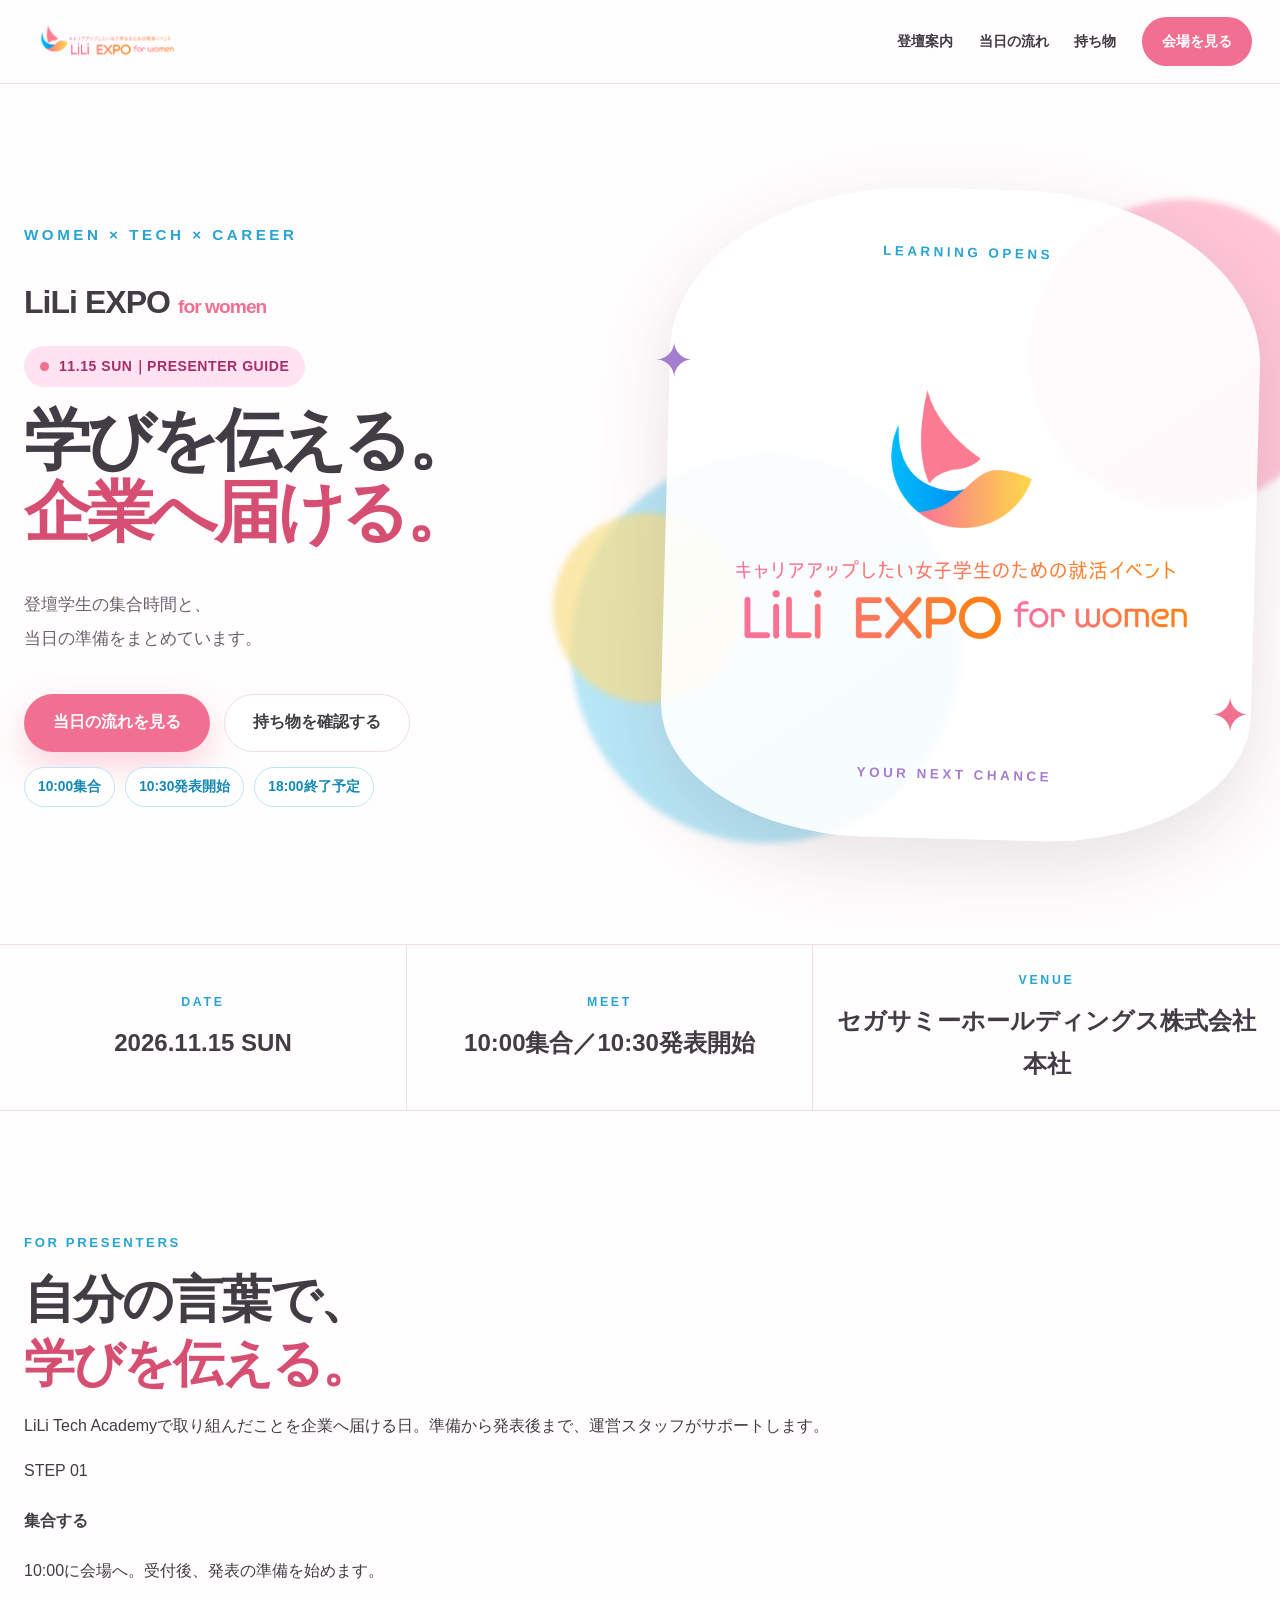
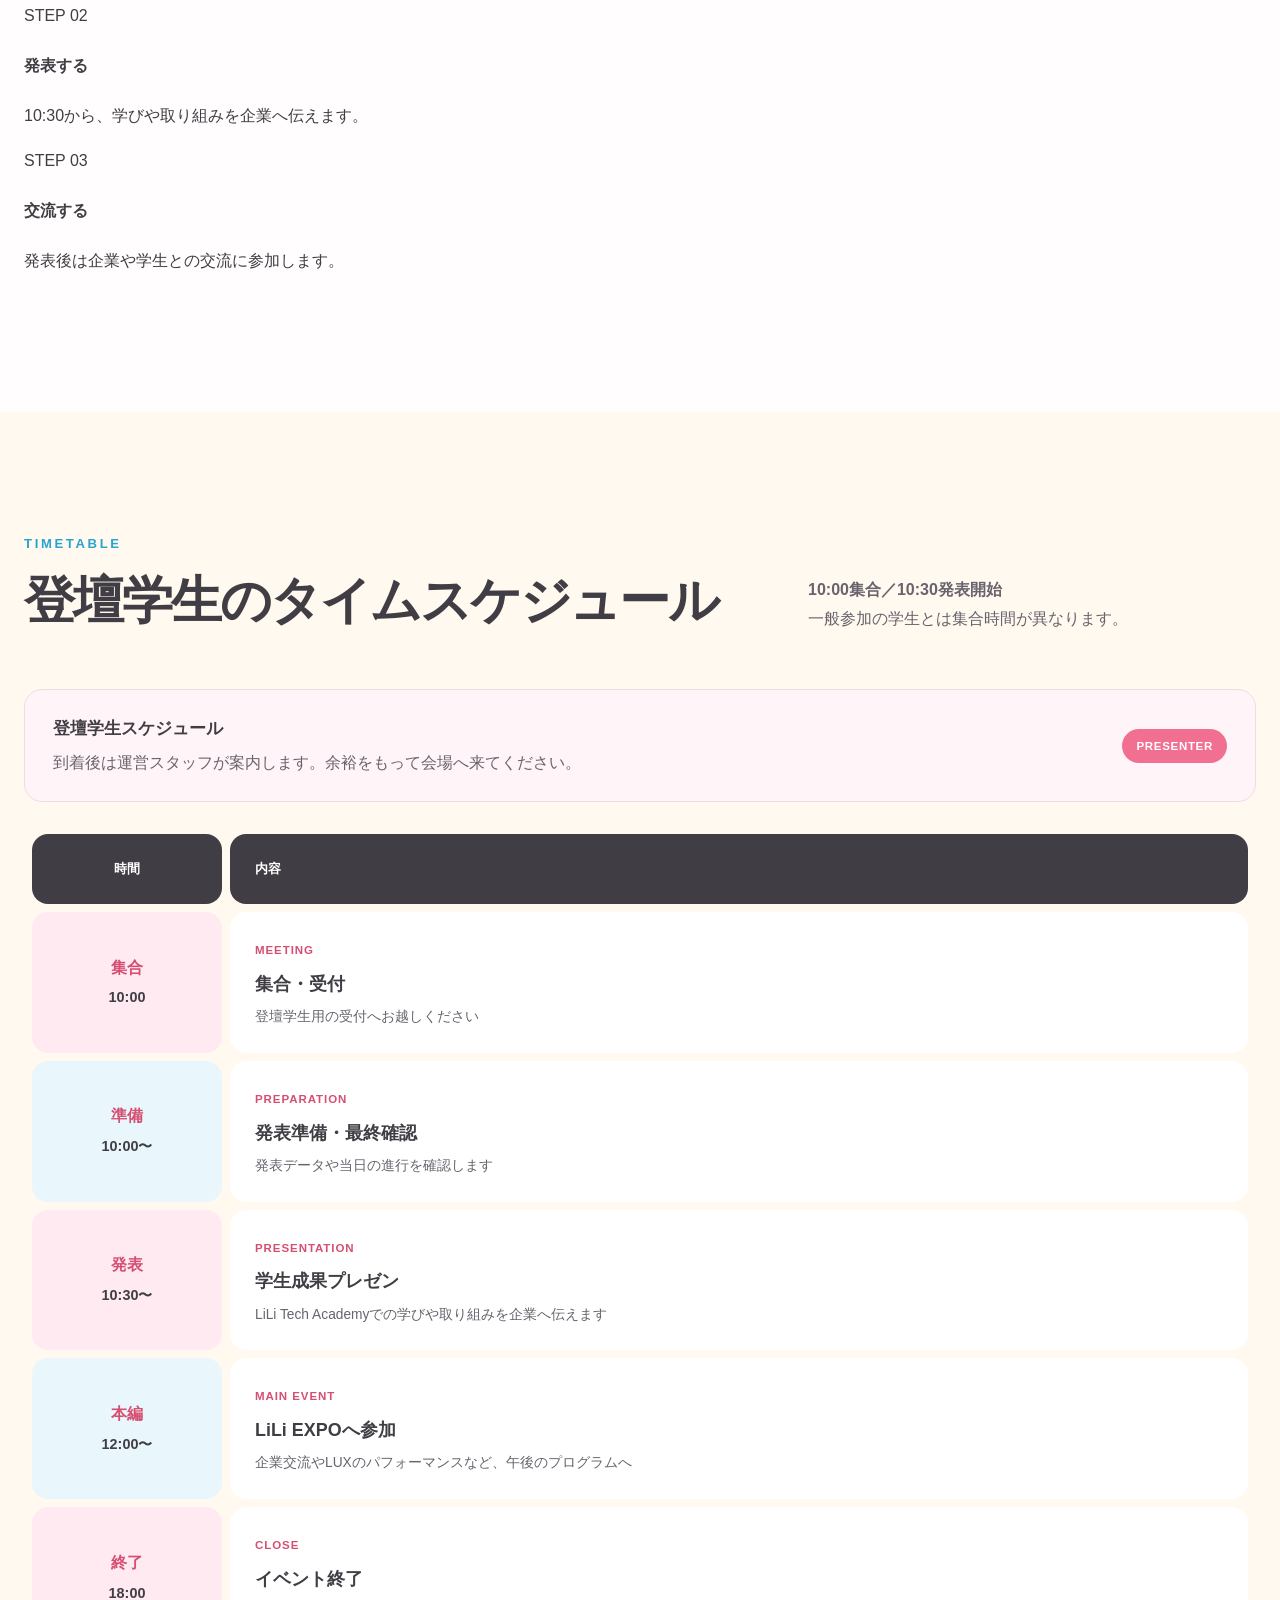
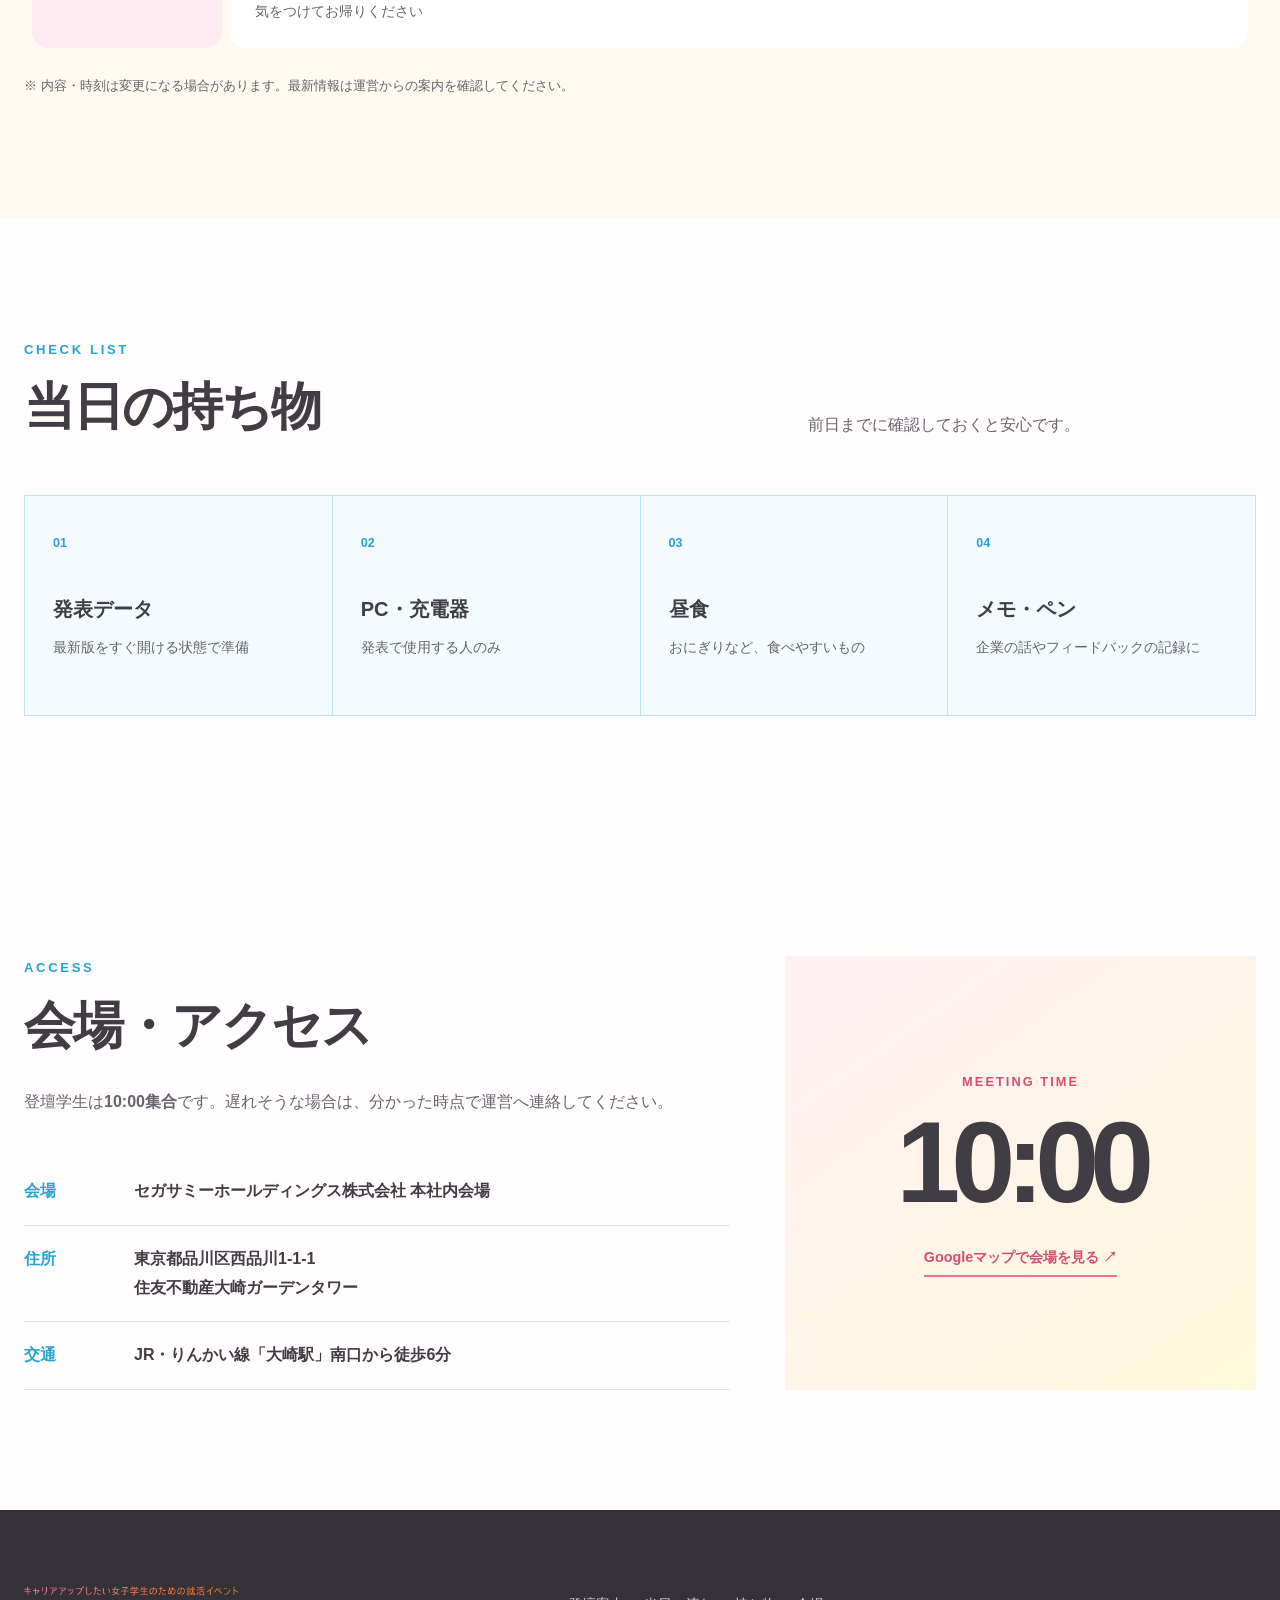
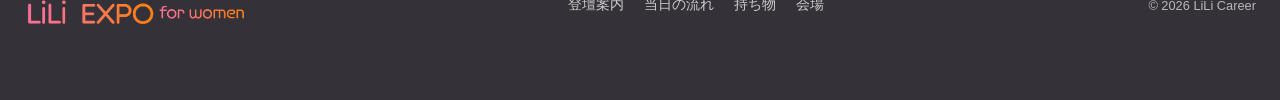
==== commit e1560848: "Align presenter guide with event template" ====
--- a/presenters.html
+++ b/presenters.html
@@ -1,6 +1,5 @@
 <!DOCTYPE html>
 <html lang="ja">
-
 <head>
   <meta charset="UTF-8">
   <meta name="viewport" content="width=device-width, initial-scale=1.0">
@@ -9,137 +8,159 @@
   <title>登壇学生 当日ガイド｜LiLi EXPO for women</title>
   <link rel="icon" href="assets/logo_dake.png">
   <link rel="stylesheet" href="css/style.css?v=8">
-  <link rel="stylesheet" href="css/presenters.css?v=1">
+  <link rel="stylesheet" href="css/presenters.css?v=2">
 </head>
 
 <body class="presenter-page">
-  <header class="presenter-header">
-    <a class="presenter-logo" href="index.html" aria-label="LiLi EXPO公式サイトへ戻る">
+  <header class="site-header">
+    <a class="header-logo" href="index.html" aria-label="LiLi EXPO公式サイトへ戻る">
       <img src="assets/moziari%20logo.png" alt="LiLi EXPO for women">
     </a>
-    <nav aria-label="ページ内メニュー">
+    <nav class="presenter-nav" aria-label="登壇学生向けメニュー">
+      <a href="#guide">登壇案内</a>
       <a href="#schedule">当日の流れ</a>
       <a href="#belongings">持ち物</a>
-      <a href="#access">会場</a>
+      <a class="nav-entry" href="#access">会場を見る</a>
     </nav>
   </header>
 
   <main>
-    <section class="presenter-hero">
-      <div class="presenter-hero-copy">
-        <p class="presenter-eyebrow">FOR PRESENTERS</p>
-        <p class="presenter-event-name">LiLi EXPO for women</p>
-        <h1>登壇学生<br>当日ガイド</h1>
-        <p class="presenter-lead">学んだことを、自分の言葉で企業へ。<br>当日の集合時間と準備をまとめています。</p>
+    <section class="hero" id="top">
+      <div class="hero-copy">
+        <p class="eyebrow">WOMEN × TECH × CAREER</p>
+        <p class="hero-name">LiLi EXPO <span>for women</span></p>
+        <p class="presenter-format-note">11.15 SUN｜PRESENTER GUIDE</p>
+        <h1>
+          <span class="hero-title-line">学びを伝える。</span><br>
+          <em><span class="hero-title-line">企業へ届ける。</span></em>
+        </h1>
+        <p class="hero-description">登壇学生の集合時間と、<br>当日の準備をまとめています。</p>
+        <div class="hero-actions">
+          <a class="button button-primary" href="#schedule">当日の流れを見る</a>
+          <a class="button button-outline" href="#belongings">持ち物を確認する</a>
+        </div>
+        <ul class="hero-highlights" aria-label="登壇学生向け開催情報">
+          <li>10:00集合</li>
+          <li>10:30発表開始</li>
+          <li>18:00終了予定</li>
+        </ul>
       </div>
-      <figure class="presenter-hero-photo">
-        <img src="assets/event-scenes/tech-session.jpg?v=2" alt="笑顔で発表する学生たち">
-      </figure>
+
+      <div class="hero-visual">
+        <div class="orb orb-pink"></div>
+        <div class="orb orb-blue"></div>
+        <div class="orb orb-yellow"></div>
+        <span class="spark spark-left">✦</span>
+        <span class="spark spark-right">✦</span>
+        <div class="hero-card">
+          <p class="hero-card-top">LEARNING OPENS</p>
+          <div class="hero-card-brand">
+            <img class="hero-card-mark" src="assets/logo_dake.png" alt="">
+            <img class="hero-card-wordmark" src="assets/mozi%20dake.png" alt="LiLi EXPO for women">
+          </div>
+          <p class="hero-card-bottom">YOUR NEXT CHANCE</p>
+        </div>
+      </div>
     </section>
 
-    <section class="presenter-key-info" aria-label="開催情報">
-      <dl>
-        <div>
-          <dt>DATE</dt>
-          <dd>2026年11月15日（日）</dd>
-        </div>
-        <div class="presenter-key-time">
-          <dt>MEET</dt>
-          <dd><strong>10:00集合</strong><span>10:30 発表開始</span></dd>
-        </div>
-        <div>
-          <dt>VENUE</dt>
-          <dd>セガサミーホールディングス株式会社 本社内会場</dd>
-        </div>
-      </dl>
-      <p>※ 登壇学生向けの集合時間です。イベント参加者の受付時間とは異なります。</p>
+    <section class="event-information" aria-label="登壇学生向け開催情報">
+      <div><span>DATE</span><strong>2026.11.15 SUN</strong></div>
+      <div><span>MEET</span><strong>10:00集合／10:30発表開始</strong></div>
+      <div><span>VENUE</span><strong>セガサミーホールディングス株式会社 本社</strong></div>
     </section>
 
-    <section class="presenter-section" id="schedule">
-      <div class="presenter-section-heading">
+    <section class="section join-guide-section" id="guide">
+      <div class="join-guide-heading">
         <div>
-          <p class="section-label">PRESENTATION DAY</p>
-          <h2>当日の流れ</h2>
+          <p class="section-label">FOR PRESENTERS</p>
+          <h2>自分の言葉で、<br><em>学びを伝える。</em></h2>
         </div>
-        <p>到着後は運営スタッフが案内します。余裕をもって会場へ来てください。</p>
+        <p class="join-guide-lead">LiLi Tech Academyで取り組んだことを企業へ届ける日。準備から発表後まで、運営スタッフがサポートします。</p>
       </div>
-
-      <ol class="presenter-timeline">
-        <li>
-          <time datetime="10:00">10:00</time>
-          <div>
-            <p class="presenter-step">MEETING</p>
-            <h3>集合・受付</h3>
-            <p>会場に到着したら、登壇学生用の受付へ。</p>
-          </div>
-        </li>
-        <li>
-          <time datetime="10:00">10:00〜</time>
-          <div>
-            <p class="presenter-step">PREPARATION</p>
-            <h3>発表準備・最終確認</h3>
-            <p>発表データや進行を確認します。</p>
-          </div>
-        </li>
-        <li class="presenter-timeline-main">
-          <time datetime="10:30">10:30〜</time>
-          <div>
-            <p class="presenter-step">PRESENTATION</p>
-            <h3>学生成果プレゼン</h3>
-            <p>LiLi Tech Academyで学んだことや取り組みを企業へ伝えます。</p>
-          </div>
-        </li>
-        <li>
-          <time datetime="12:00">12:00〜</time>
-          <div>
-            <p class="presenter-step">MAIN EVENT</p>
-            <h3>LiLi EXPOへ参加</h3>
-            <p>企業交流やLUXのパフォーマンスなど、午後のプログラムへ。</p>
-          </div>
-        </li>
-      </ol>
-      <p class="presenter-note">※ 内容・時刻は変更になる場合があります。最新情報は運営からの案内を確認してください。</p>
+      <div class="join-flow presenter-flow">
+        <div class="join-flow-grid">
+          <article class="join-flow-card">
+            <span class="join-flow-number">STEP 01</span>
+            <h4>集合する</h4>
+            <p>10:00に会場へ。受付後、発表の準備を始めます。</p>
+          </article>
+          <article class="join-flow-card">
+            <span class="join-flow-number">STEP 02</span>
+            <h4>発表する</h4>
+            <p>10:30から、学びや取り組みを企業へ伝えます。</p>
+          </article>
+          <article class="join-flow-card">
+            <span class="join-flow-number">STEP 03</span>
+            <h4>交流する</h4>
+            <p>発表後は企業や学生との交流に参加します。</p>
+          </article>
+        </div>
+      </div>
     </section>
 
-    <section class="presenter-section presenter-belongings" id="belongings">
-      <div class="presenter-section-heading">
+    <section class="section schedule-section" id="schedule">
+      <div class="section-heading">
         <div>
-          <p class="section-label">CHECK LIST</p>
-          <h2>当日の持ち物</h2>
+          <p class="section-label">TIMETABLE</p>
+          <h2>登壇学生の<br class="mobile-break">タイムスケジュール</h2>
         </div>
-        <p>前日までにひとつずつ確認しておくと安心です。</p>
+        <p><strong>10:00集合／10:30発表開始</strong><br>一般参加の学生とは集合時間が異なります。</p>
       </div>
-
-      <ul class="presenter-check-list">
-        <li><span aria-hidden="true">01</span><strong>発表に必要なデータ</strong><small>最新版をすぐ開ける状態で準備</small></li>
-        <li><span aria-hidden="true">02</span><strong>PC・充電器</strong><small>発表で使用する人のみ</small></li>
-        <li><span aria-hidden="true">03</span><strong>昼食</strong><small>おにぎりなど、休憩中に食べやすいもの</small></li>
-        <li><span aria-hidden="true">04</span><strong>メモ・ペン</strong><small>企業の話やフィードバックの記録に</small></li>
-      </ul>
+      <div class="presenter-guide-band">
+        <div><strong>登壇学生スケジュール</strong><p>到着後は運営スタッフが案内します。余裕をもって会場へ来てください。</p></div>
+        <span>PRESENTER</span>
+      </div>
+      <div class="presenter-table-wrap" role="region" aria-label="登壇学生の当日スケジュール" tabindex="0">
+        <table class="presenter-table">
+          <thead><tr><th scope="col">時間</th><th scope="col">内容</th></tr></thead>
+          <tbody>
+            <tr><th scope="row"><span>集合</span><time>10:00</time></th><td><span>MEETING</span><strong>集合・受付</strong><small>登壇学生用の受付へお越しください</small></td></tr>
+            <tr><th scope="row"><span>準備</span><time>10:00〜</time></th><td><span>PREPARATION</span><strong>発表準備・最終確認</strong><small>発表データや当日の進行を確認します</small></td></tr>
+            <tr class="presenter-main-row"><th scope="row"><span>発表</span><time>10:30〜</time></th><td><span>PRESENTATION</span><strong>学生成果プレゼン</strong><small>LiLi Tech Academyでの学びや取り組みを企業へ伝えます</small></td></tr>
+            <tr><th scope="row"><span>本編</span><time>12:00〜</time></th><td><span>MAIN EVENT</span><strong>LiLi EXPOへ参加</strong><small>企業交流やLUXのパフォーマンスなど、午後のプログラムへ</small></td></tr>
+            <tr><th scope="row"><span>終了</span><time>18:00</time></th><td><span>CLOSE</span><strong>イベント終了</strong><small>気をつけてお帰りください</small></td></tr>
+          </tbody>
+        </table>
+      </div>
+      <p class="presenter-edit-note">※ 内容・時刻は変更になる場合があります。最新情報は運営からの案内を確認してください。</p>
     </section>
 
-    <section class="presenter-access" id="access">
-      <div>
+    <section class="section belongings-section" id="belongings">
+      <div class="section-heading">
+        <div><p class="section-label">CHECK LIST</p><h2>当日の持ち物</h2></div>
+        <p>前日までに確認しておくと安心です。</p>
+      </div>
+      <div class="belongings-grid">
+        <article><span>01</span><h3>発表データ</h3><p>最新版をすぐ開ける状態で準備</p></article>
+        <article><span>02</span><h3>PC・充電器</h3><p>発表で使用する人のみ</p></article>
+        <article><span>03</span><h3>昼食</h3><p>おにぎりなど、食べやすいもの</p></article>
+        <article><span>04</span><h3>メモ・ペン</h3><p>企業の話やフィードバックの記録に</p></article>
+      </div>
+    </section>
+
+    <section class="section access-section" id="access">
+      <div class="access-copy">
         <p class="section-label">ACCESS</p>
         <h2>会場・アクセス</h2>
-        <h3>セガサミーホールディングス株式会社<br>本社内会場</h3>
-        <p>東京都品川区西品川1-1-1<br>住友不動産大崎ガーデンタワー</p>
-        <p class="presenter-station">JR・りんかい線「大崎駅」南口から徒歩6分</p>
-        <a class="presenter-map-link" href="https://www.google.com/maps/search/?api=1&amp;query=%E4%BD%8F%E5%8F%8B%E4%B8%8D%E5%8B%95%E7%94%A3%E5%A4%A7%E5%B4%8E%E3%82%AC%E3%83%BC%E3%83%87%E3%83%B3%E3%82%BF%E3%83%AF%E3%83%BC" target="_blank" rel="noopener">Googleマップで見る ↗</a>
+        <p>登壇学生は<strong>10:00集合</strong>です。遅れそうな場合は、分かった時点で運営へ連絡してください。</p>
+        <dl>
+          <div><dt>会場</dt><dd>セガサミーホールディングス株式会社 本社内会場</dd></div>
+          <div><dt>住所</dt><dd>東京都品川区西品川1-1-1<br>住友不動産大崎ガーデンタワー</dd></div>
+          <div><dt>交通</dt><dd>JR・りんかい線「大崎駅」南口から徒歩6分</dd></div>
+        </dl>
       </div>
-      <div class="presenter-access-time">
-        <p>集合</p>
-        <strong>10:00</strong>
-        <span>遅れそうな場合は、分かった時点で運営へ連絡してください。</span>
-      </div>
+      <a class="presenter-access-card" href="https://www.google.com/maps/search/?api=1&amp;query=%E4%BD%8F%E5%8F%8B%E4%B8%8D%E5%8B%95%E7%94%A3%E5%A4%A7%E5%B4%8E%E3%82%AC%E3%83%BC%E3%83%87%E3%83%B3%E3%82%BF%E3%83%AF%E3%83%BC" target="_blank" rel="noopener">
+        <span>MEETING TIME</span><strong>10:00</strong><small>Googleマップで会場を見る ↗</small>
+      </a>
     </section>
   </main>
 
-  <footer class="presenter-footer">
+  <footer class="site-footer presenter-footer">
     <img src="assets/mozi%20dake.png" alt="LiLi EXPO for women">
-    <p>登壇学生向け当日ガイド</p>
-    <a href="index.html">イベント公式サイトへ戻る</a>
+    <nav aria-label="登壇学生向けフッターメニュー">
+      <a href="#guide">登壇案内</a><a href="#schedule">当日の流れ</a><a href="#belongings">持ち物</a><a href="#access">会場</a>
+    </nav>
+    <p>© 2026 LiLi Career</p>
   </footer>
 </body>
-
 </html>
--- a/css/presenters.css
+++ b/css/presenters.css
@@ -1,518 +1,95 @@
-:root {
-  --presenter-navy: #3f3c45;
-  --presenter-pink: #df587f;
-  --presenter-blue: #2ba6d2;
-  --presenter-cream: #fff8e7;
+.presenter-page { word-break: auto-phrase; line-break: strict; }
+.presenter-page h1, .presenter-page h2, .presenter-page h3, .presenter-page p,
+.presenter-page li, .presenter-page dt, .presenter-page dd { word-break: auto-phrase; line-break: strict; }
+
+.presenter-nav { display: flex; align-items: center; gap: clamp(18px, 2vw, 32px); }
+.presenter-nav a { font-size: .9rem; font-weight: 800; white-space: nowrap; }
+.presenter-nav a:not(.nav-entry):hover { color: var(--pink-dark); }
+
+.presenter-format-note {
+  display: inline-flex; align-items: center; gap: 10px; margin: 0 0 18px; padding: 8px 16px;
+  border-radius: 999px; background: #ffe3f0; color: #a92c68; font-size: 14px; font-weight: 800;
+  letter-spacing: .04em;
+}
+.presenter-format-note::before { width: 9px; height: 9px; border-radius: 50%; background: var(--pink); content: ""; }
+.presenter-page .hero { min-height: calc(100vh - 84px); }
+.presenter-page .join-guide-heading h2 em { color: var(--pink-dark); font-style: normal; }
+
+.presenter-guide-band {
+  display: flex; align-items: center; justify-content: space-between; gap: 24px; margin-bottom: 24px;
+  padding: 24px 28px; border: 1px solid #f3dbe4; border-radius: 18px; background: #fff4f7;
+}
+.presenter-guide-band strong { font-size: 1.05rem; }
+.presenter-guide-band p { margin: 4px 0 0; color: var(--ink-soft); }
+.presenter-guide-band>span {
+  padding: 7px 14px; border-radius: 999px; background: var(--pink); color: #fff;
+  font-size: .72rem; font-weight: 900; letter-spacing: .06em;
 }
 
-.presenter-page {
-  background: #fffdfd;
-  color: var(--presenter-navy);
-  word-break: auto-phrase;
-  line-break: strict;
+.presenter-table-wrap { overflow-x: auto; border-radius: 20px; }
+.presenter-table { width: 100%; min-width: 760px; border-spacing: 8px; table-layout: fixed; }
+.presenter-table th, .presenter-table td { padding: 23px 25px; border-radius: 16px; text-align: left; }
+.presenter-table thead th { background: var(--ink); color: #fff; font-size: .82rem; }
+.presenter-table thead th:first-child { width: 190px; text-align: center; }
+.presenter-table tbody th { background: #ffeaf1; text-align: center; }
+.presenter-table tbody tr:nth-child(even) th { background: #e9f7fc; }
+.presenter-table tbody td { background: #fff; }
+.presenter-table tbody th span, .presenter-table time,
+.presenter-table td strong, .presenter-table td small { display: block; }
+.presenter-table tbody th span { color: var(--pink-dark); font-weight: 900; }
+.presenter-table time { margin-top: 3px; font-size: .9rem; font-weight: 800; }
+.presenter-table td>span { color: var(--pink-dark); font-size: .72rem; font-weight: 900; letter-spacing: .08em; }
+.presenter-table td strong { margin-top: 4px; font-size: 1.12rem; }
+.presenter-table td small { margin-top: 5px; color: var(--ink-soft); font-size: .86rem; }
+.presenter-main-row td { background: #fff5f8; }
+.presenter-edit-note { margin: 18px 0 0; color: var(--ink-soft); font-size: .82rem; }
+
+.belongings-grid { display: grid; grid-template-columns: repeat(4, 1fr); border-top: 1px solid #bce6f3; border-left: 1px solid #bce6f3; }
+.belongings-grid article {
+  min-height: 220px; padding: 32px 28px; border-right: 1px solid #bce6f3;
+  border-bottom: 1px solid #bce6f3; background: #f4fbfe;
 }
+.belongings-grid span { color: var(--blue); font-size: .78rem; font-weight: 900; }
+.belongings-grid h3 { margin: 34px 0 8px; font-size: 1.25rem; }
+.belongings-grid p { margin: 0; color: var(--ink-soft); font-size: .9rem; }
 
-.presenter-page h1,
-.presenter-page h2,
-.presenter-page h3,
-.presenter-page p,
-.presenter-page li,
-.presenter-page dt,
-.presenter-page dd {
-  word-break: auto-phrase;
-  line-break: strict;
+.presenter-access-card {
+  display: flex; min-height: 420px; flex-direction: column; align-items: center; justify-content: center;
+  padding: 50px; background: linear-gradient(145deg, #fff0f4, #fff9dc); text-align: center;
 }
+.presenter-access-card span { color: var(--pink-dark); font-size: .8rem; font-weight: 900; letter-spacing: .16em; }
+.presenter-access-card strong { margin: 18px 0 30px; font-size: clamp(4.6rem, 9vw, 8rem); line-height: .9; letter-spacing: -.08em; }
+.presenter-access-card small { padding-bottom: 4px; border-bottom: 2px solid var(--pink); color: var(--pink-dark); font-size: .9rem; font-weight: 900; }
+.presenter-footer { margin-top: 0; }
 
-.presenter-header {
-  position: sticky;
-  z-index: 20;
-  top: 0;
-  display: flex;
-  min-height: 88px;
-  align-items: center;
-  justify-content: space-between;
-  padding: 12px max(32px, calc((100vw - 1240px) / 2));
-  border-bottom: 1px solid #f1e4e8;
-  background: rgb(255 253 253 / 94%);
-  backdrop-filter: blur(14px);
-}
-
-.presenter-logo {
-  width: 250px;
-}
-
-.presenter-logo img {
-  width: 100%;
-  height: 62px;
-  object-fit: cover;
-  object-position: center;
-}
-
-.presenter-header nav {
-  display: flex;
-  gap: 34px;
-  font-size: .9rem;
-  font-weight: 800;
-}
-
-.presenter-header nav a:hover {
-  color: var(--presenter-pink);
-}
-
-.presenter-hero {
-  display: grid;
-  width: min(calc(100% - 48px), 1240px);
-  min-height: 620px;
-  grid-template-columns: .88fr 1.12fr;
-  gap: 64px;
-  align-items: center;
-  margin: 0 auto;
-  padding: 78px 0;
-}
-
-.presenter-eyebrow,
-.presenter-event-name,
-.presenter-step {
-  font-weight: 900;
-  letter-spacing: .14em;
-}
-
-.presenter-eyebrow {
-  margin: 0 0 18px;
-  color: var(--presenter-blue);
-  font-size: .85rem;
-}
-
-.presenter-event-name {
-  margin: 0 0 28px;
-  color: var(--presenter-pink);
-  font-size: 1rem;
-}
-
-.presenter-hero h1 {
-  margin: 0;
-  font-size: clamp(3.4rem, 6.3vw, 6.1rem);
-  line-height: 1.03;
-  letter-spacing: -.07em;
-}
-
-.presenter-lead {
-  margin: 34px 0 0;
-  color: #69646d;
-  font-size: 1.08rem;
-  line-height: 2;
-}
-
-.presenter-hero-photo {
-  position: relative;
-  margin: 0;
-}
-
-.presenter-hero-photo::before {
-  position: absolute;
-  z-index: -1;
-  inset: -24px 28px 24px -28px;
-  border-radius: 2px;
-  background: #fce5ec;
-  content: "";
-}
-
-.presenter-hero-photo img {
-  width: 100%;
-  height: 470px;
-  object-fit: cover;
-  object-position: center;
-}
-
-.presenter-key-info {
-  background: var(--presenter-navy);
-  color: #fff;
-}
-
-.presenter-key-info dl {
-  display: grid;
-  width: min(calc(100% - 48px), 1240px);
-  grid-template-columns: .9fr .75fr 1.55fr;
-  margin: 0 auto;
-}
-
-.presenter-key-info dl>div {
-  min-height: 174px;
-  padding: 38px 40px;
-  border-right: 1px solid rgb(255 255 255 / 20%);
-}
-
-.presenter-key-info dl>div:first-child {
-  border-left: 1px solid rgb(255 255 255 / 20%);
-}
-
-.presenter-key-info dt {
-  color: #f58aad;
-  font-size: .75rem;
-  font-weight: 900;
-  letter-spacing: .14em;
-}
-
-.presenter-key-info dd {
-  margin: 10px 0 0;
-  font-size: 1.05rem;
-  font-weight: 800;
-  line-height: 1.6;
-}
-
-.presenter-key-time dd {
-  display: flex;
-  flex-direction: column;
-}
-
-.presenter-key-time strong {
-  font-size: 1.9rem;
-  line-height: 1.25;
-}
-
-.presenter-key-time span {
-  color: #ded9e1;
-  font-size: .9rem;
-}
-
-.presenter-key-info>p {
-  width: min(calc(100% - 48px), 1240px);
-  margin: 0 auto;
-  padding: 18px 0 22px;
-  color: #d9d4dc;
-  font-size: .82rem;
-}
-
-.presenter-section {
-  width: min(calc(100% - 48px), 1120px);
-  margin: 0 auto;
-  padding: 120px 0;
-}
-
-.presenter-section-heading {
-  display: grid;
-  grid-template-columns: 1.1fr .9fr;
-  gap: 80px;
-  align-items: end;
-  margin-bottom: 54px;
-}
-
-.presenter-section-heading h2,
-.presenter-access h2 {
-  margin: 0;
-  font-size: clamp(2.4rem, 4.4vw, 4.6rem);
-  line-height: 1.2;
-  letter-spacing: -.06em;
-}
-
-.presenter-section-heading>p {
-  margin: 0;
-  color: #6c6670;
-}
-
-.presenter-timeline {
-  margin: 0;
-  padding: 0;
-  border-top: 1px solid #dcd5db;
-  list-style: none;
-}
-
-.presenter-timeline li {
-  display: grid;
-  grid-template-columns: 190px 1fr;
-  gap: 40px;
-  padding: 34px 12px;
-  border-bottom: 1px solid #dcd5db;
-}
-
-.presenter-timeline time {
-  font-size: 1.35rem;
-  font-weight: 900;
-}
-
-.presenter-step {
-  margin: 0 0 4px;
-  color: var(--presenter-pink);
-  font-size: .72rem;
-}
-
-.presenter-timeline h3 {
-  margin: 0;
-  font-size: 1.35rem;
-}
-
-.presenter-timeline div>p:last-child {
-  margin: 6px 0 0;
-  color: #6b6570;
-}
-
-.presenter-timeline-main {
-  background: #fff4f7;
-}
-
-.presenter-note {
-  margin: 22px 0 0;
-  color: #746e77;
-  font-size: .82rem;
-}
-
-.presenter-belongings {
-  width: 100%;
-  max-width: none;
-  padding: 110px max(24px, calc((100vw - 1120px) / 2));
-  background: #f1fafd;
-}
-
-.presenter-check-list {
-  display: grid;
-  grid-template-columns: repeat(2, 1fr);
-  margin: 0;
-  padding: 0;
-  border-top: 1px solid #a8d8e9;
-  border-left: 1px solid #a8d8e9;
-  list-style: none;
-}
-
-.presenter-check-list li {
-  display: grid;
-  min-height: 150px;
-  grid-template-columns: 60px 1fr;
-  align-content: center;
-  padding: 28px 34px;
-  border-right: 1px solid #a8d8e9;
-  border-bottom: 1px solid #a8d8e9;
-  background: rgb(255 255 255 / 54%);
-}
-
-.presenter-check-list span {
-  grid-row: 1 / 3;
-  color: var(--presenter-blue);
-  font-size: .82rem;
-  font-weight: 900;
-}
-
-.presenter-check-list strong {
-  font-size: 1.22rem;
-}
-
-.presenter-check-list small {
-  margin-top: 4px;
-  color: #68636d;
-  font-size: .9rem;
-}
-
-.presenter-access {
-  display: grid;
-  width: min(calc(100% - 48px), 1120px);
-  grid-template-columns: 1fr .75fr;
-  gap: 80px;
-  align-items: center;
-  margin: 0 auto;
-  padding: 120px 0;
-}
-
-.presenter-access h3 {
-  margin: 42px 0 18px;
-  font-size: 1.25rem;
-  line-height: 1.65;
-}
-
-.presenter-access p {
-  margin: 0;
-  color: #68636d;
-}
-
-.presenter-station {
-  margin-top: 16px !important;
-  font-weight: 800;
-}
-
-.presenter-map-link {
-  display: inline-block;
-  margin-top: 30px;
-  padding-bottom: 4px;
-  border-bottom: 2px solid var(--presenter-pink);
-  color: var(--presenter-pink);
-  font-weight: 900;
-}
-
-.presenter-access-time {
-  padding: 52px;
-  background: var(--presenter-cream);
-}
-
-.presenter-access-time p {
-  color: var(--presenter-pink);
-  font-size: .8rem;
-  font-weight: 900;
-  letter-spacing: .12em;
-}
-
-.presenter-access-time strong {
-  display: block;
-  margin: 4px 0 18px;
-  font-size: clamp(3.4rem, 7vw, 6rem);
-  line-height: 1;
-  letter-spacing: -.05em;
-}
-
-.presenter-access-time span {
-  color: #656069;
-  font-size: .9rem;
-}
-
-.presenter-footer {
-  display: grid;
-  grid-template-columns: 240px 1fr auto;
-  gap: 40px;
-  align-items: center;
-  padding: 42px max(24px, calc((100vw - 1240px) / 2));
-  border-top: 1px solid #eee2e6;
-}
-
-.presenter-footer img {
-  width: 220px;
-}
-
-.presenter-footer p {
-  margin: 0;
-  color: #77717a;
-}
-
-.presenter-footer a {
-  color: var(--presenter-pink);
-  font-weight: 900;
+@media (max-width: 900px) {
+  .presenter-nav { display: none; }
+  .presenter-page .hero { grid-template-columns: 1fr; }
+  .belongings-grid { grid-template-columns: repeat(2, 1fr); }
 }
 
 @media (max-width: 760px) {
-  .presenter-header {
-    min-height: 68px;
-    padding: 6px 20px;
+  .presenter-page .site-header { min-height: 72px; }
+  .presenter-page .hero { gap: 48px; padding-top: 52px; }
+  .presenter-page .hero h1 { font-size: clamp(2.85rem, 14vw, 4.5rem); }
+  .presenter-page .hero-visual { min-height: 480px; }
+  .presenter-page .hero-card { min-height: 460px; }
+  .presenter-guide-band { align-items: flex-start; flex-direction: column; }
+  .presenter-table-wrap { overflow: visible; }
+  .presenter-table, .presenter-table tbody, .presenter-table tr,
+  .presenter-table th, .presenter-table td { display: block; width: 100%; min-width: 0; }
+  .presenter-table { border-spacing: 0; }
+  .presenter-table thead { display: none; }
+  .presenter-table tr { margin-bottom: 14px; }
+  .presenter-table tbody th, .presenter-table tbody td { border-radius: 0; }
+  .presenter-table tbody th {
+    display: flex; align-items: center; justify-content: space-between; padding: 15px 18px; text-align: left;
   }
-
-  .presenter-logo {
-    width: 205px;
-  }
-
-  .presenter-logo img {
-    height: 54px;
-  }
-
-  .presenter-header nav {
-    display: none;
-  }
-
-  .presenter-hero {
-    width: 100%;
-    min-height: 0;
-    grid-template-columns: 1fr;
-    gap: 38px;
-    padding: 58px 20px 0;
-  }
-
-  .presenter-hero h1 {
-    font-size: clamp(3.2rem, 17vw, 4.6rem);
-  }
-
-  .presenter-lead {
-    margin-top: 26px;
-    font-size: .96rem;
-  }
-
-  .presenter-hero-photo {
-    margin: 0 -20px;
-  }
-
-  .presenter-hero-photo::before {
-    display: none;
-  }
-
-  .presenter-hero-photo img {
-    height: 260px;
-  }
-
-  .presenter-key-info dl {
-    width: 100%;
-    grid-template-columns: 1fr;
-  }
-
-  .presenter-key-info dl>div,
-  .presenter-key-info dl>div:first-child {
-    min-height: 0;
-    padding: 24px 20px;
-    border: 0;
-    border-bottom: 1px solid rgb(255 255 255 / 20%);
-  }
-
-  .presenter-key-info>p {
-    width: 100%;
-    padding: 18px 20px 22px;
-  }
-
-  .presenter-section,
-  .presenter-access {
-    width: 100%;
-    padding: 80px 20px;
-  }
-
-  .presenter-section-heading,
-  .presenter-access {
-    grid-template-columns: 1fr;
-    gap: 22px;
-  }
-
-  .presenter-section-heading {
-    margin-bottom: 36px;
-  }
-
-  .presenter-timeline li {
-    grid-template-columns: 88px 1fr;
-    gap: 18px;
-    padding: 26px 4px;
-  }
-
-  .presenter-timeline time {
-    font-size: 1rem;
-  }
-
-  .presenter-timeline h3 {
-    font-size: 1.08rem;
-  }
-
-  .presenter-timeline div>p:last-child {
-    font-size: .88rem;
-  }
-
-  .presenter-belongings {
-    padding-right: 20px;
-    padding-left: 20px;
-  }
-
-  .presenter-check-list {
-    grid-template-columns: 1fr;
-  }
-
-  .presenter-check-list li {
-    min-height: 130px;
-    grid-template-columns: 46px 1fr;
-    padding: 24px 20px;
-  }
-
-  .presenter-access {
-    gap: 42px;
-  }
-
-  .presenter-access-time {
-    padding: 36px 28px;
-  }
-
-  .presenter-footer {
-    grid-template-columns: 1fr;
-    gap: 14px;
-    padding: 34px 20px;
-  }
-
-  .presenter-footer img {
-    width: 200px;
-  }
+  .presenter-table tbody th span, .presenter-table time { margin: 0; }
+  .presenter-table tbody td { padding: 20px 18px 24px; }
+  .belongings-grid { grid-template-columns: 1fr; }
+  .belongings-grid article { min-height: 160px; }
+  .belongings-grid h3 { margin-top: 22px; }
+  .presenter-access-card { min-height: 340px; }
+  .presenter-footer nav { display: none; }
 }
